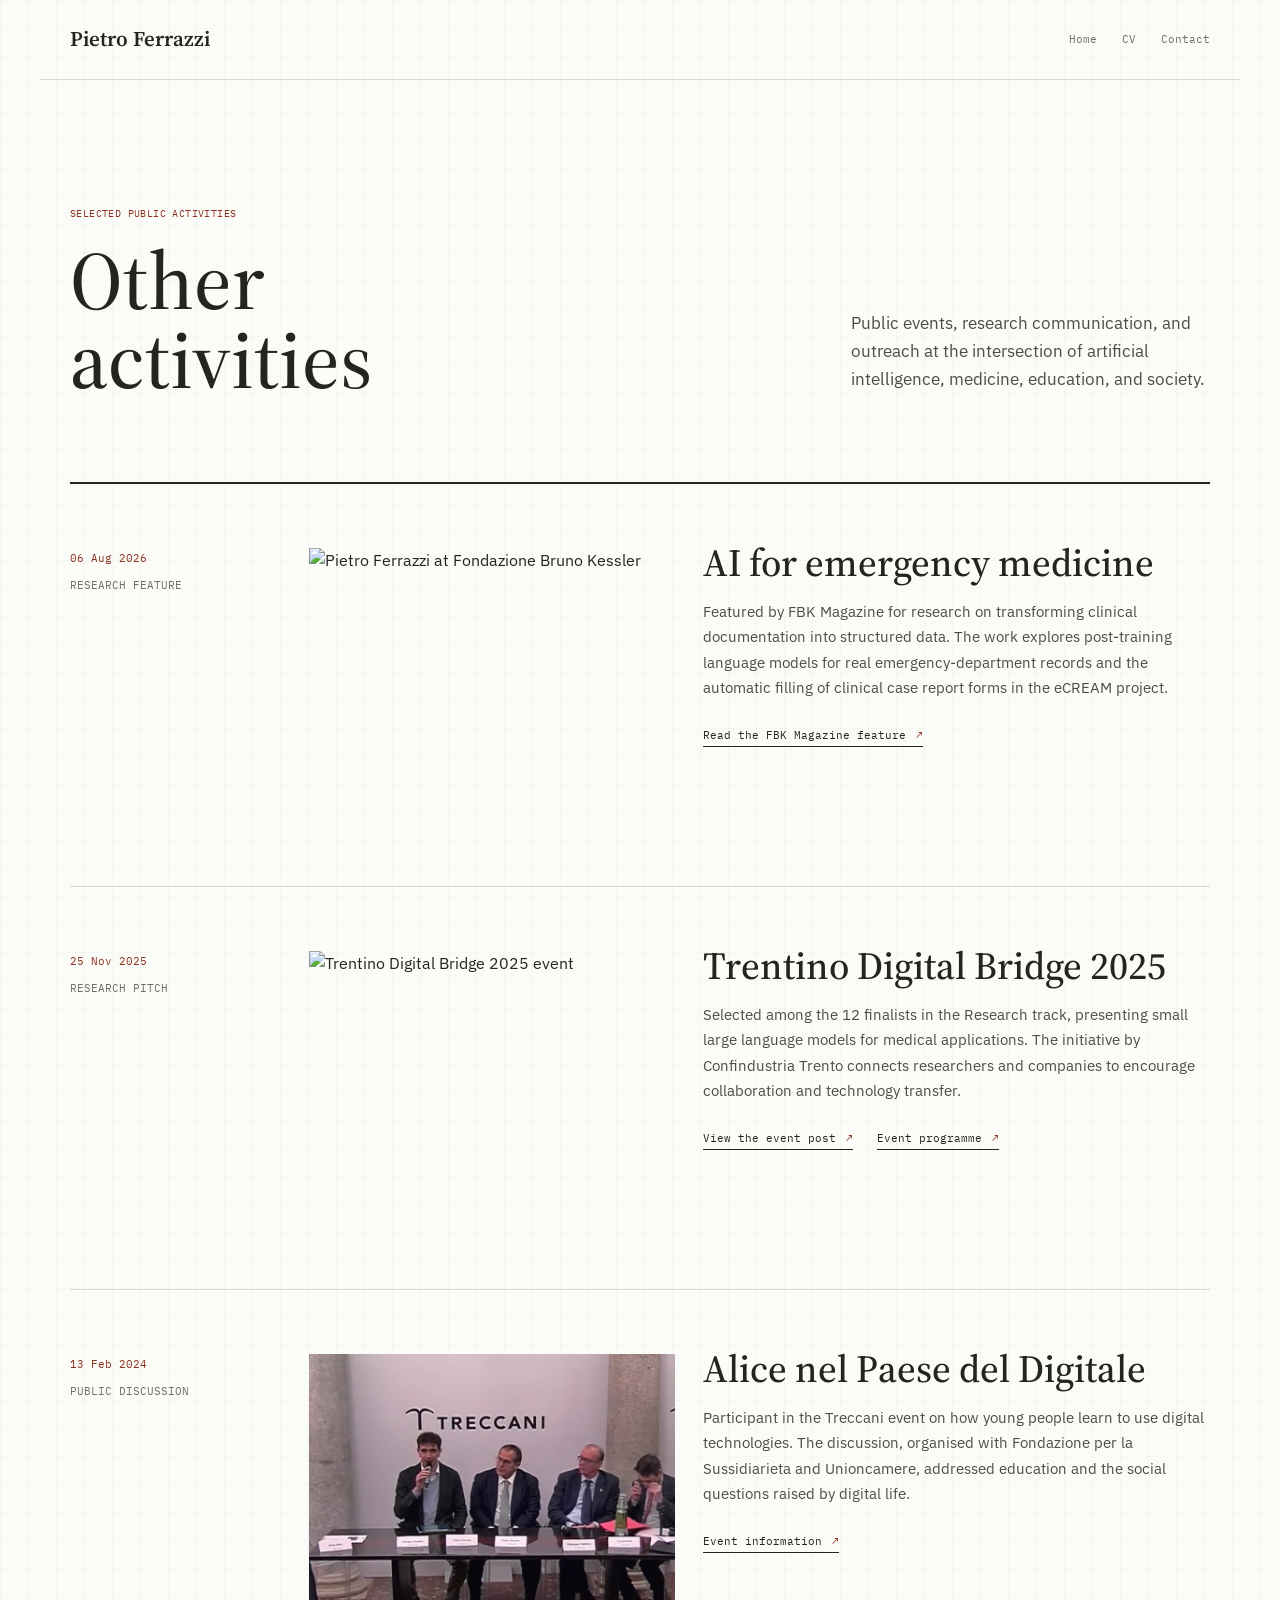
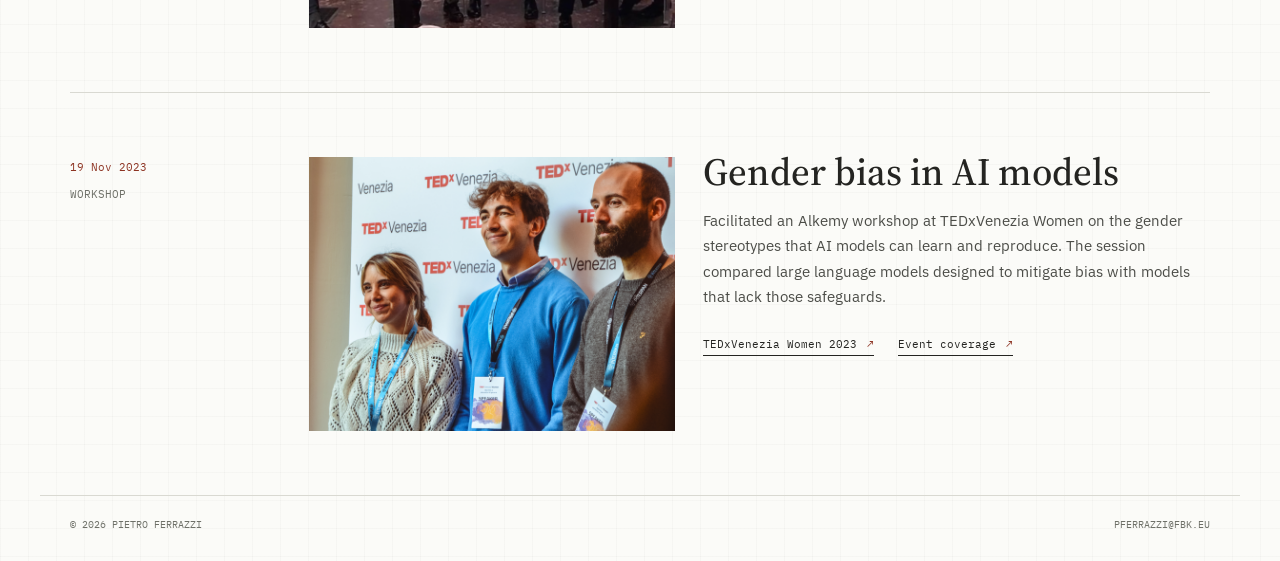
==== activities.html @ 9896e40a "Add other activities page" ====
<!DOCTYPE html>
<html lang="en">
  <head>
    <meta charset="UTF-8">
    <meta name="viewport" content="width=device-width, initial-scale=1.0">
    <meta name="description" content="Selected public events, research communication, and outreach activities by Pietro Ferrazzi.">
    <title>Other Activities | Pietro Ferrazzi</title>
    <link rel="preconnect" href="https://fonts.googleapis.com">
    <link rel="preconnect" href="https://fonts.gstatic.com" crossorigin>
    <link
      href="https://fonts.googleapis.com/css2?family=IBM+Plex+Mono:wght@400;500&family=IBM+Plex+Sans:wght@400;500;600&family=Source+Serif+4:opsz,wght@8..60,500;8..60,600&display=swap"
      rel="stylesheet"
    >
    <link rel="stylesheet" href="styles.css">
  </head>
  <body>
    <header class="site-header">
      <a class="site-name" href="index.html">Pietro Ferrazzi</a>
      <nav aria-label="Activities navigation">
        <a href="index.html">Home</a>
        <a href="cv.html">CV</a>
        <a href="mailto:pferrazzi@fbk.eu">Contact</a>
      </nav>
    </header>

    <main>
      <section class="activities-intro" aria-labelledby="activities-title">
        <div>
          <p class="kicker">Selected public activities</p>
          <h1 id="activities-title">Other<br>activities</h1>
        </div>
        <p>
          Public events, research communication, and outreach at the intersection of artificial intelligence, medicine, education, and society.
        </p>
      </section>

      <section class="activities-list" aria-label="Activities in reverse chronological order">
        <article class="activity-entry">
          <div class="activity-meta">
            <p class="activity-date">06 Aug 2026</p>
            <p class="activity-type">Research feature</p>
          </div>
          <figure class="activity-media activity-media-portrait">
            <img src="https://magazine.fbk.eu/wp-content/uploads/2026/07/Pietro_Ferrazzi_mod_archivio-FBK-1-1600x880.jpg" alt="Pietro Ferrazzi at Fondazione Bruno Kessler">
          </figure>
          <div class="activity-copy">
            <h2>AI for emergency medicine</h2>
            <p>
              Featured by FBK Magazine for research on transforming clinical documentation into structured data. The work explores post-training language models for real emergency-department records and the automatic filling of clinical case report forms in the eCREAM project.
            </p>
            <a class="text-link" href="https://magazine.fbk.eu/it/news/lintelligenza-artificiale-per-la-medicina-demergenza-la-ricerca-di-pietro-ferrazzi/" target="_blank" rel="noreferrer">Read the FBK Magazine feature <span aria-hidden="true">&nearr;</span></a>
          </div>
        </article>

        <article class="activity-entry">
          <div class="activity-meta">
            <p class="activity-date">25 Nov 2025</p>
            <p class="activity-type">Research pitch</p>
          </div>
          <figure class="activity-media">
            <img src="https://media.licdn.com/dms/image/v2/D4D22AQEGVB7sjFe9cg/feedshare-shrink_1280/B4DZsSN79dLQAs-/0/1765537202657?e=2147483647&amp;v=beta&amp;t=tLpN94-kADsVYUf959lHbb-9McuHvMsPCDcj6mVYWCo" alt="Trentino Digital Bridge 2025 event">
          </figure>
          <div class="activity-copy">
            <h2>Trentino Digital Bridge 2025</h2>
            <p>
              Selected among the 12 finalists in the Research track, presenting small large language models for medical applications. The initiative by Confindustria Trento connects researchers and companies to encourage collaboration and technology transfer.
            </p>
            <a class="text-link" href="https://www.linkedin.com/posts/phdlife-ai-llms-ugcPost-7405199759352713217-4aft/" target="_blank" rel="noreferrer">View the event post <span aria-hidden="true">&nearr;</span></a>
            <a class="text-link activity-secondary-link" href="https://www.confindustria.tn.it/it/eventi/le-nostre-iniziative/seminari-e-webinar/trentino-digital-bridge-2025/" target="_blank" rel="noreferrer">Event programme <span aria-hidden="true">&nearr;</span></a>
          </div>
        </article>

        <article class="activity-entry">
          <div class="activity-meta">
            <p class="activity-date">13 Feb 2024</p>
            <p class="activity-type">Public discussion</p>
          </div>
          <figure class="activity-media">
            <img src="support/4AF290EB-BAB2-4A05-91F3-3F8D30EC3B7F_1_201_a.jpeg" alt="Panel discussion at Treccani in Rome">
          </figure>
          <div class="activity-copy">
            <h2>Alice nel Paese del Digitale</h2>
            <p>
              Participant in the Treccani event on how young people learn to use digital technologies. The discussion, organised with Fondazione per la Sussidiarieta and Unioncamere, addressed education and the social questions raised by digital life.
            </p>
            <a class="text-link" href="https://www.treccani.it/eventi/sala-igea/alice-nel-paese-del-digitale.html" target="_blank" rel="noreferrer">Event information <span aria-hidden="true">&nearr;</span></a>
          </div>
        </article>

        <article class="activity-entry">
          <div class="activity-meta">
            <p class="activity-date">19 Nov 2023</p>
            <p class="activity-type">Workshop</p>
          </div>
          <figure class="activity-media activity-media-tall">
            <img src="support/DSC_0112.jpeg" alt="Pietro Ferrazzi at TEDxVenezia Women 2023">
          </figure>
          <div class="activity-copy">
            <h2>Gender bias in AI models</h2>
            <p>
              Facilitated an Alkemy workshop at TEDxVenezia Women on the gender stereotypes that AI models can learn and reproduce. The session compared large language models designed to mitigate bias with models that lack those safeguards.
            </p>
            <a class="text-link" href="https://tedxvenezia.com/women/" target="_blank" rel="noreferrer">TEDxVenezia Women 2023 <span aria-hidden="true">&nearr;</span></a>
            <a class="text-link activity-secondary-link" href="https://ilnuovoterraglio.it/tedxwomen-venezia-2023-rompere-gli-stereotipi-di-genere/" target="_blank" rel="noreferrer">Event coverage <span aria-hidden="true">&nearr;</span></a>
          </div>
        </article>
      </section>
    </main>

    <footer>
      <p>&copy; <span data-year></span> Pietro Ferrazzi</p>
      <a href="mailto:pferrazzi@fbk.eu">pferrazzi@fbk.eu</a>
    </footer>
    <script src="script.js"></script>
  </body>
</html>
---- styles.css ----
:root {
  --background: #fbfbf8;
  --ink: #242421;
  --muted: #6e7068;
  --line: #d9d9d2;
  --accent: #8d3322;
  --serif: "Source Serif 4", Georgia, serif;
  --sans: "IBM Plex Sans", sans-serif;
  --mono: "IBM Plex Mono", monospace;
}

* { box-sizing: border-box; }
html { scroll-behavior: smooth; }
body {
  background-color: var(--background);
  background-image: linear-gradient(rgba(36, 36, 33, .025) 1px, transparent 1px), linear-gradient(90deg, rgba(36, 36, 33, .025) 1px, transparent 1px);
  background-size: 28px 28px;
  color: var(--ink);
  font-family: var(--sans);
  font-size: 16px;
  line-height: 1.55;
  margin: 0;
}

a { color: inherit; text-decoration: none; }
a:focus-visible { outline: 2px solid var(--accent); outline-offset: 4px; }
h1, h2, h3, p { margin-top: 0; }

.site-header {
  align-items: center;
  border-bottom: 1px solid var(--line);
  display: flex;
  justify-content: space-between;
  margin: 0 auto;
  max-width: 1200px;
  padding: 23px 30px;
}
.site-name { font-family: var(--serif); font-size: 21px; font-weight: 600; }
nav { display: flex; gap: 25px; }
nav a, .quiet-link, .text-link { font-family: var(--mono); font-size: 11px; }
nav a { color: var(--muted); }
nav a:hover, .quiet-link:hover, .text-link:hover { color: var(--accent); }

main { margin: 0 auto; max-width: 1200px; padding: 0 30px; }
.profile {
  display: grid;
  gap: clamp(42px, 8vw, 126px);
  grid-template-columns: minmax(0, 1.35fr) minmax(300px, .8fr);
  padding: clamp(48px, 6.5vw, 76px) 0 clamp(42px, 5vw, 58px);
}
.kicker, .section-label, .fact-label {
  color: var(--muted);
  font-family: var(--mono);
  font-size: 10px;
  letter-spacing: .04em;
  text-transform: uppercase;
}
.kicker { color: var(--accent); margin-bottom: 20px; }
h1, h2 { font-family: var(--serif); font-weight: 500; letter-spacing: 0; }
h1 { font-size: clamp(48px, 6.4vw, 88px); line-height: .96; margin-bottom: 21px; }
.role { font-size: clamp(19px, 2.1vw, 27px); line-height: 1.25; margin-bottom: 21px; }
.summary { color: #4c4d48; font-size: 16px; max-width: 570px; }
.primary-actions { display: flex; flex-wrap: wrap; gap: 10px; margin-top: 29px; }
.button { border: 1px solid var(--ink); display: inline-block; font-size: 14px; padding: 9px 17px; transition: background-color .18s ease, color .18s ease; }
.button:hover { background: var(--ink); color: var(--background); }
.button-primary { background: var(--ink); color: var(--background); }
.button-primary:hover { background: var(--accent); border-color: var(--accent); }

.profile-facts { align-self: end; border-top: 2px solid var(--ink); }
.fact { border-bottom: 1px solid var(--line); padding: 14px 0 15px; }
.fact-label { margin-bottom: 3px; }
.fact p:last-child { font-size: 14px; line-height: 1.45; margin: 0; }
.fact a { border-bottom: 1px solid var(--line); }
.fact a:hover { border-color: var(--accent); color: var(--accent); }

.quick-links { align-items: center; border-bottom: 1px solid var(--line); border-top: 1px solid var(--line); display: grid; gap: 34px; grid-template-columns: minmax(140px, .8fr) minmax(0, 3fr); padding: 18px 0; }
.quick-links .section-label { margin: 0; }
.link-set { display: flex; flex-wrap: wrap; gap: 12px 25px; }
.link-set a { font-size: 14px; }
.link-set a:hover { color: var(--accent); }
.link-set span, .quiet-link span, .text-link span { color: var(--accent); margin-left: 3px; }

.content-section { padding: clamp(50px, 6vw, 72px) 0; }
.section-heading { align-items: baseline; display: flex; justify-content: space-between; }
.section-heading .section-label { margin-bottom: 18px; }
.quiet-link { border-bottom: 1px solid var(--line); padding-bottom: 2px; }
h2 { font-size: clamp(34px, 4.1vw, 54px); line-height: 1.05; margin-bottom: 38px; }
.publication-list { border-top: 1px solid var(--ink); list-style: none; margin: 0; padding: 0; }
.publication-list li { border-bottom: 1px solid var(--line); display: grid; gap: 22px; grid-template-columns: 85px minmax(0, 1fr); padding: 23px 0 26px; }
.publication-year { color: var(--accent); font-family: var(--mono); font-size: 12px; margin: 3px 0 0; }
.publication-body h3 { font-family: var(--serif); font-size: clamp(20px, 2vw, 27px); font-weight: 500; line-height: 1.2; margin-bottom: 8px; max-width: 890px; }
.publication-body h3 a:hover { color: var(--accent); }
.publication-body p { color: var(--muted); font-size: 14px; margin-bottom: 3px; }
.publication-body strong { color: var(--ink); font-weight: 600; }
.publication-body .venue { color: var(--accent); font-family: var(--mono); font-size: 11px; margin: 9px 0 0; }

.about { border-top: 1px solid var(--line); display: grid; gap: clamp(45px, 10vw, 165px); grid-template-columns: minmax(160px, .8fr) minmax(0, 1.6fr); }
.about h2 { font-size: clamp(30px, 3.5vw, 46px); margin-bottom: 0; }
.about-copy { max-width: 685px; }
.about-copy p { font-size: 16px; line-height: 1.7; }
.about-copy p + p { color: var(--muted); }
.text-link { border-bottom: 1px solid var(--ink); display: inline-block; margin-top: 9px; padding-bottom: 2px; }

.cv-intro { padding-bottom: clamp(45px, 6vw, 72px); }
.cv-section { border-top: 1px solid var(--line); max-width: 900px; }
.cv-section h2 { margin-bottom: 21px; }
.cv-copy { font-size: 17px; line-height: 1.7; max-width: 760px; }
.career-section { max-width: none; }
.career-list { position: relative; }
.career-list::before { background: #465164; bottom: 10px; content: ""; left: calc(28% + 32px); position: absolute; top: 10px; width: 2px; }
.career-entry { display: grid; grid-template-columns: minmax(190px, 28%) 64px minmax(0, 1fr); padding: 0 0 clamp(64px, 7vw, 105px); }
.career-entry:last-child { padding-bottom: 0; }
.career-meta { grid-column: 1; padding-right: 28px; }
.career-organisation { color: var(--ink); font-family: var(--mono); font-size: 12px; font-weight: 500; letter-spacing: .02em; line-height: 1.6; margin-bottom: 18px; text-transform: uppercase; }
.career-period { color: #566174; font-family: var(--mono); font-size: 12px; font-style: italic; line-height: 1.4; margin: 0; }
.career-marker { align-items: start; display: flex; grid-column: 2; justify-content: center; position: relative; }
.career-marker span { background: #465164; border: 3px solid var(--background); border-radius: 50%; display: block; height: 22px; margin-top: -3px; width: 22px; }
.career-detail { grid-column: 3; padding-left: 12px; }
.career-detail h3 { font-family: var(--mono); font-size: clamp(16px, 1.6vw, 21px); font-weight: 500; line-height: 1.35; margin: 0 0 17px; text-transform: uppercase; }
.career-detail p:last-child { color: #566174; font-family: var(--mono); font-size: 14px; line-height: 1.6; margin-bottom: 0; max-width: 700px; }

.activities-intro { align-items: end; display: grid; gap: clamp(45px, 10vw, 150px); grid-template-columns: minmax(0, 1fr) minmax(260px, .55fr); padding: clamp(70px, 10vw, 126px) 0 clamp(50px, 7vw, 84px); }
.activities-intro h1 { margin: 0; }
.activities-intro > p { color: #4c4d48; font-size: 17px; line-height: 1.65; margin: 0 0 5px; max-width: 400px; }
.activities-list { border-top: 2px solid var(--ink); }
.activity-entry { display: grid; gap: 28px; grid-template-columns: minmax(130px, .52fr) minmax(220px, .9fr) minmax(0, 1.25fr); padding: clamp(38px, 5vw, 68px) 0; }
.activity-entry + .activity-entry { border-top: 1px solid var(--line); }
.activity-meta { padding-top: 3px; }
.activity-date, .activity-type { font-family: var(--mono); font-size: 11px; line-height: 1.45; }
.activity-date { color: var(--accent); margin-bottom: 11px; }
.activity-type { color: var(--muted); margin: 0; text-transform: uppercase; }
.activity-media { aspect-ratio: 4 / 3; margin: 0; overflow: hidden; }
.activity-media img { display: block; height: 100%; object-fit: cover; width: 100%; }
.activity-media-portrait img { object-position: center 26%; }
.activity-media-tall img { object-position: center 38%; }
.activity-copy h2 { font-size: clamp(26px, 3vw, 40px); margin: -5px 0 15px; }
.activity-copy > p { color: #4c4d48; font-size: 15px; line-height: 1.7; margin-bottom: 17px; max-width: 560px; }
.activity-secondary-link { margin-left: 20px; }

footer { border-top: 1px solid var(--line); color: var(--muted); display: flex; font-family: var(--mono); font-size: 10px; justify-content: space-between; margin: 0 auto; max-width: 1200px; padding: 21px 30px 28px; text-transform: uppercase; }
footer p { margin: 0; }
footer a:hover, .print-button:hover { color: var(--accent); }
.print-button { background: none; border: 0; color: inherit; cursor: pointer; font: inherit; padding: 0; text-transform: uppercase; }

@media (max-width: 720px) {
  .site-header { padding: 19px 20px; }
  nav { gap: 15px; }
  nav a { font-size: 10px; }
  main { padding: 0 20px; }
  .profile { display: block; padding: 65px 0 48px; }
  .profile-facts { margin-top: 54px; }
  .quick-links { display: block; padding: 17px 0; }
  .quick-links .section-label { margin-bottom: 13px; }
  .link-set { gap: 9px 18px; }
  .content-section { padding: 65px 0; }
  .publication-list li { gap: 8px; grid-template-columns: 1fr; }
  .career-list::before { bottom: 8px; left: 10px; top: 8px; }
  .career-entry { column-gap: 14px; grid-template-columns: 22px minmax(0, 1fr); padding-bottom: 54px; row-gap: 12px; }
  .career-meta { grid-column: 2; grid-row: 1; padding-right: 0; }
  .career-marker { grid-column: 1; grid-row: 1 / span 2; justify-content: flex-start; }
  .career-marker span { height: 20px; margin-top: -2px; width: 20px; }
  .career-detail { grid-column: 2; grid-row: 2; padding-left: 0; }
  .career-organisation { font-size: 11px; margin-bottom: 8px; }
  .career-detail h3 { font-size: 16px; margin-bottom: 12px; }
  .career-detail p:last-child { font-size: 13px; }
  .activities-intro { display: block; padding: 65px 0 48px; }
  .activities-intro > p { margin-top: 28px; }
  .activity-entry { display: grid; gap: 18px; grid-template-columns: 1fr; padding: 45px 0; }
  .activity-meta { align-items: baseline; display: flex; gap: 14px; padding: 0; }
  .activity-date { margin: 0; }
  .activity-media { max-width: 560px; order: 3; }
  .activity-copy { order: 2; }
  .activity-copy h2 { margin-top: 0; }
  .activity-secondary-link { margin-left: 15px; }
  .about { display: block; }
  .about .section-label { margin-bottom: 17px; }
  .about h2 { margin-bottom: 28px; }
  footer { padding: 21px 20px 26px; }
}

@media (max-width: 410px) {
  .site-name { font-size: 18px; }
  nav { gap: 10px; }
  nav a { font-size: 9px; }
  .section-heading { align-items: flex-start; flex-direction: column; gap: 4px; }
  .button { padding: 8px 14px; }
}

@media print {
  body { background: #fff; }
  .site-header, .primary-actions, .quick-links, footer { display: none; }
  main { max-width: none; padding: 0; }
}
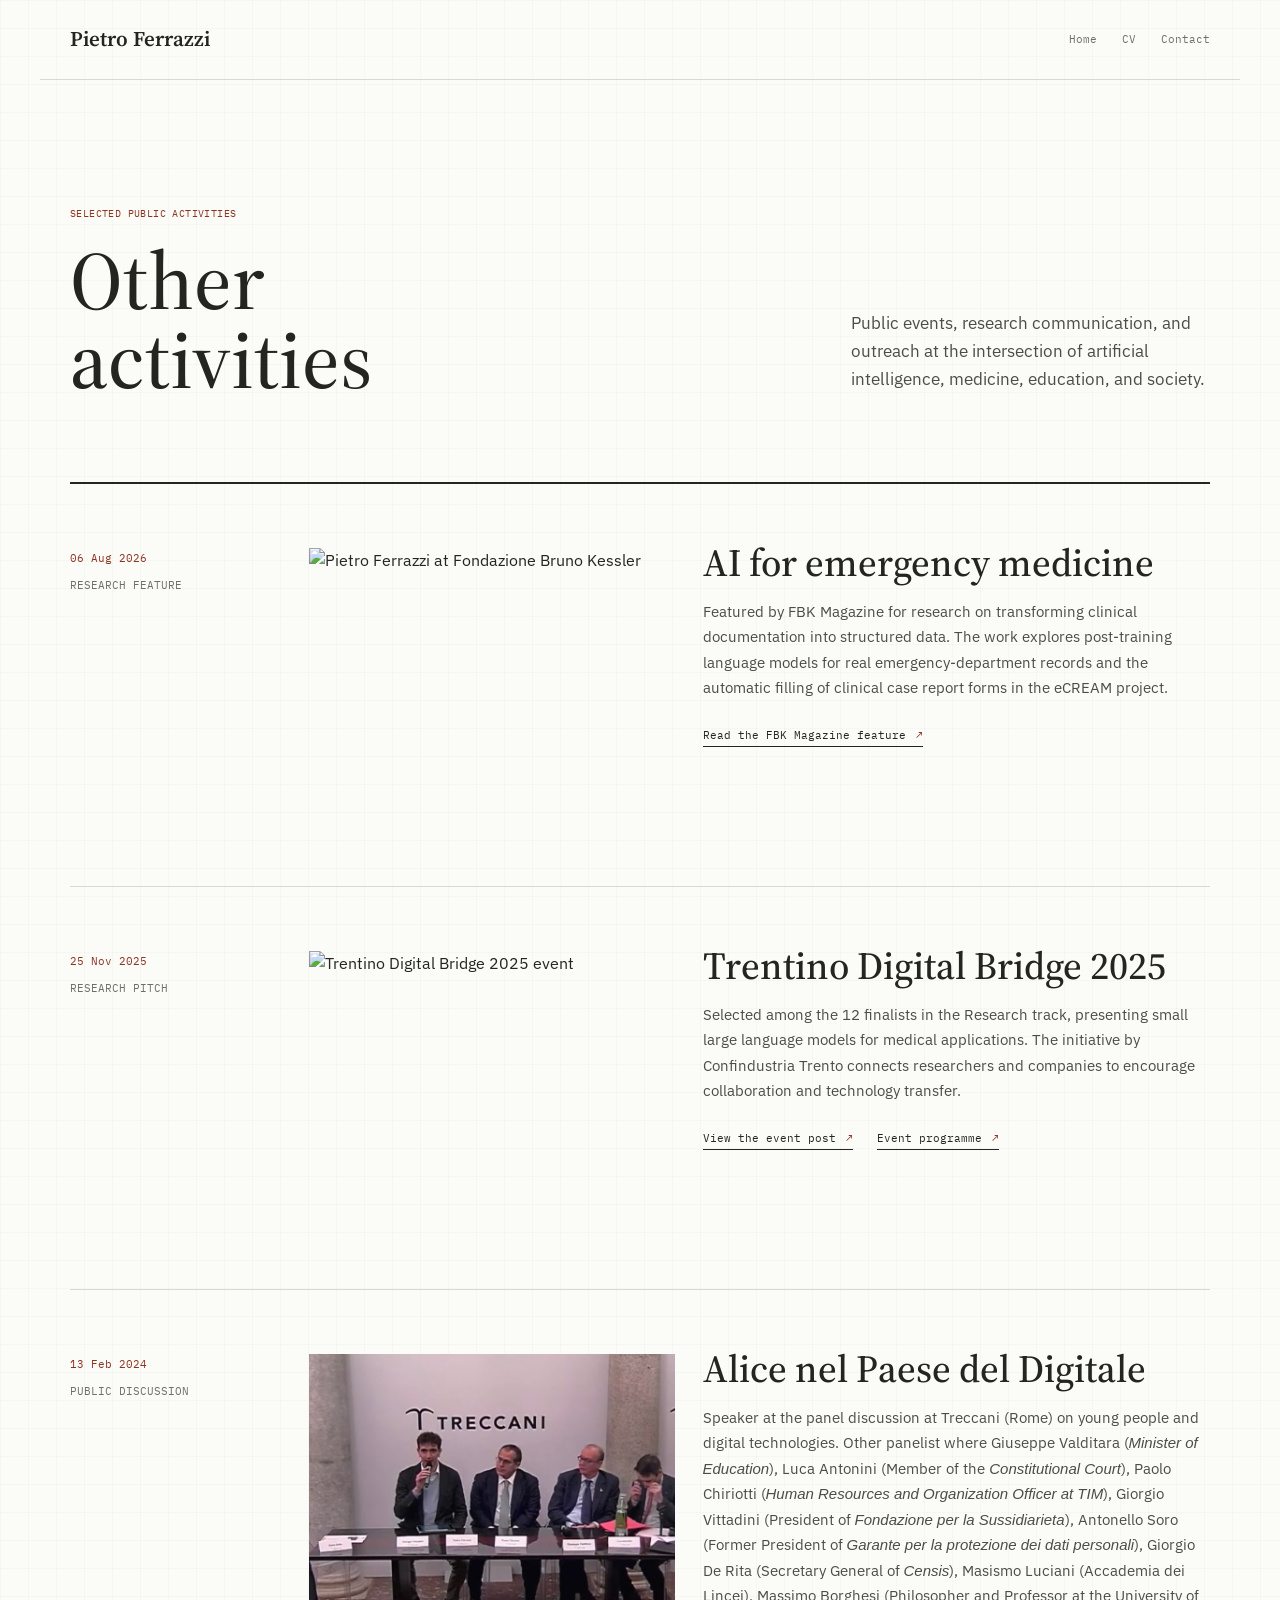
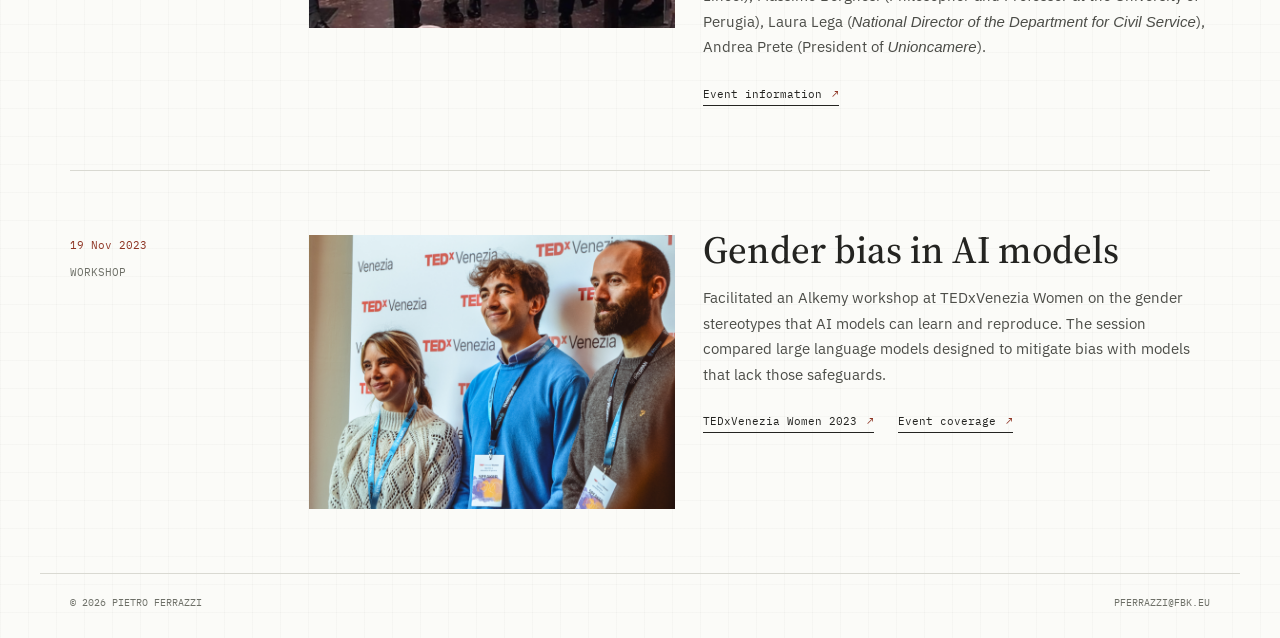
==== commit 2090cfc9: "other" ====
--- a/activities.html
+++ b/activities.html
@@ -81,7 +81,7 @@
           <div class="activity-copy">
             <h2>Alice nel Paese del Digitale</h2>
             <p>
-              Participant in the Treccani event on how young people learn to use digital technologies. The discussion, organised with Fondazione per la Sussidiarieta and Unioncamere, addressed education and the social questions raised by digital life.
+              Speaker at the panel discussion at Treccani (Rome) on young people and digital technologies. Other panelist where Giuseppe Valditara (<i>Minister of Education</i>), Luca Antonini (Member of the <i>Constitutional Court</i>), Paolo Chiriotti (<i>Human Resources and Organization Officer at TIM</i>), Giorgio Vittadini (President of <i>Fondazione per la Sussidiarieta</i>), Antonello Soro (Former President of <i>Garante per la protezione dei dati personali</i>), Giorgio De Rita (Secretary General of <i>Censis</i>), Masismo Luciani (Accademia dei Lincei), Massimo Borghesi (Philosopher and Professor at the University of Perugia), Laura Lega (<i>National Director of the Department for Civil Service</i>), Andrea Prete (President of <i>Unioncamere</i>).
             </p>
             <a class="text-link" href="https://www.treccani.it/eventi/sala-igea/alice-nel-paese-del-digitale.html" target="_blank" rel="noreferrer">Event information <span aria-hidden="true">&nearr;</span></a>
           </div>
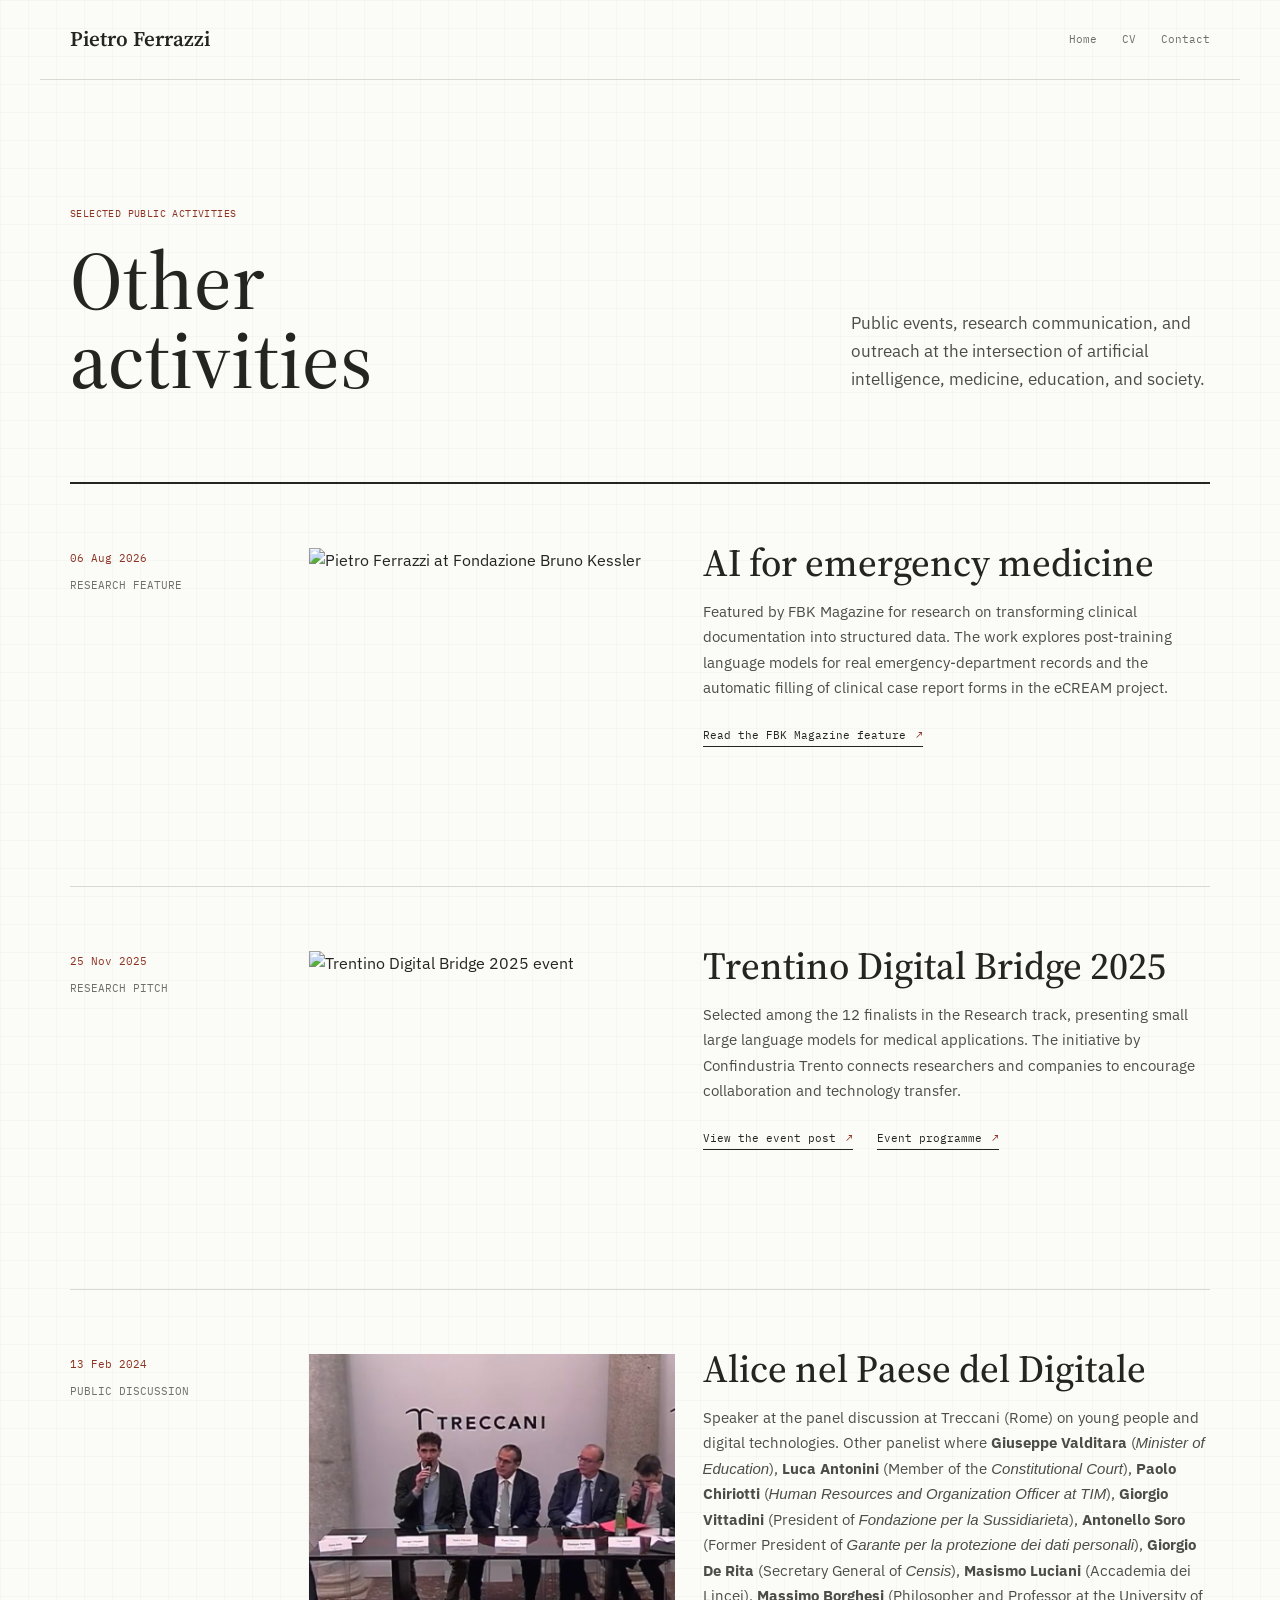
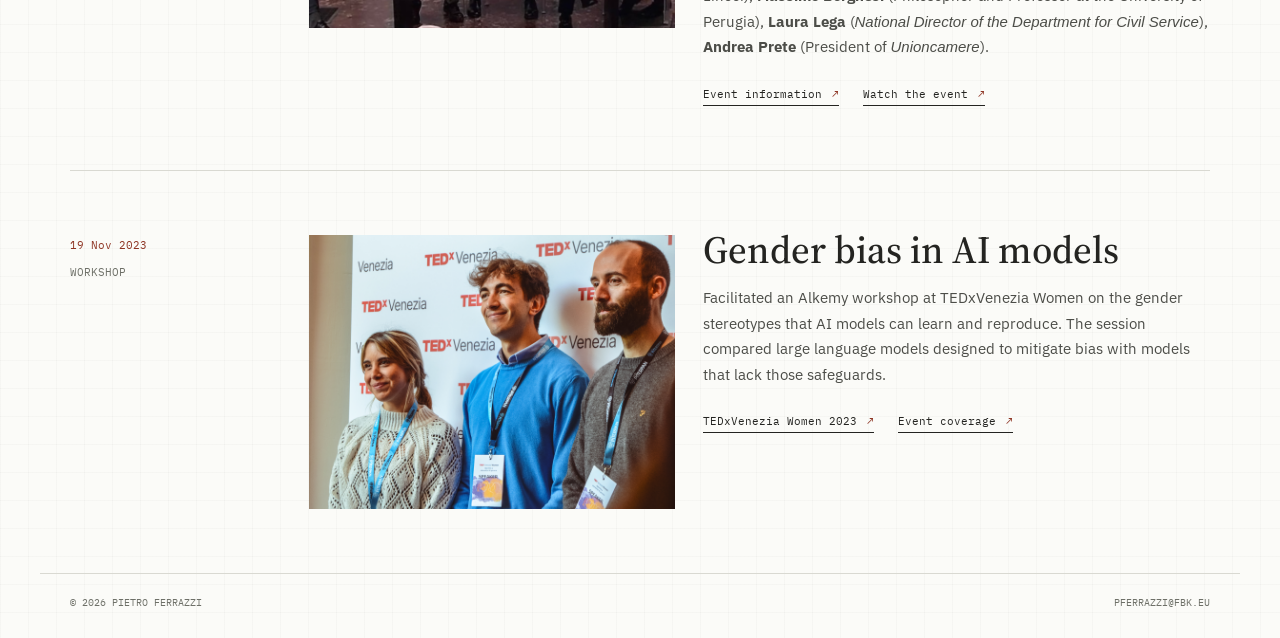
==== commit bbb8eb3a: "other" ====
--- a/activities.html
+++ b/activities.html
@@ -81,9 +81,10 @@
           <div class="activity-copy">
             <h2>Alice nel Paese del Digitale</h2>
             <p>
-              Speaker at the panel discussion at Treccani (Rome) on young people and digital technologies. Other panelist where Giuseppe Valditara (<i>Minister of Education</i>), Luca Antonini (Member of the <i>Constitutional Court</i>), Paolo Chiriotti (<i>Human Resources and Organization Officer at TIM</i>), Giorgio Vittadini (President of <i>Fondazione per la Sussidiarieta</i>), Antonello Soro (Former President of <i>Garante per la protezione dei dati personali</i>), Giorgio De Rita (Secretary General of <i>Censis</i>), Masismo Luciani (Accademia dei Lincei), Massimo Borghesi (Philosopher and Professor at the University of Perugia), Laura Lega (<i>National Director of the Department for Civil Service</i>), Andrea Prete (President of <i>Unioncamere</i>).
+              Speaker at the panel discussion at Treccani (Rome) on young people and digital technologies. Other panelist where <b>Giuseppe Valditara</b> (<i>Minister of Education</i>), <b>Luca Antonini</b> (Member of the <i>Constitutional Court</i>), <b>Paolo Chiriotti</b> (<i>Human Resources and Organization Officer at TIM</i>), <b>Giorgio Vittadini</b> (President of <i>Fondazione per la Sussidiarieta</i>), <b>Antonello Soro</b> (Former President of <i>Garante per la protezione dei dati personali</i>), <b>Giorgio De Rita</b> (Secretary General of <i>Censis</i>), <b>Masismo Luciani</b> (Accademia dei Lincei), <b>Massimo Borghesi</b> (Philosopher and Professor at the University of Perugia), <b>Laura Lega</b> (<i>National Director of the Department for Civil Service</i>), <b>Andrea Prete</b> (President of <i>Unioncamere</i>).
             </p>
             <a class="text-link" href="https://www.treccani.it/eventi/sala-igea/alice-nel-paese-del-digitale.html" target="_blank" rel="noreferrer">Event information <span aria-hidden="true">&nearr;</span></a>
+            <a class="text-link activity-secondary-link" href="https://www.youtube.com/live/ELOusmQzsyM" target="_blank" rel="noreferrer">Watch the event <span aria-hidden="true">&nearr;</span></a>
           </div>
         </article>
 
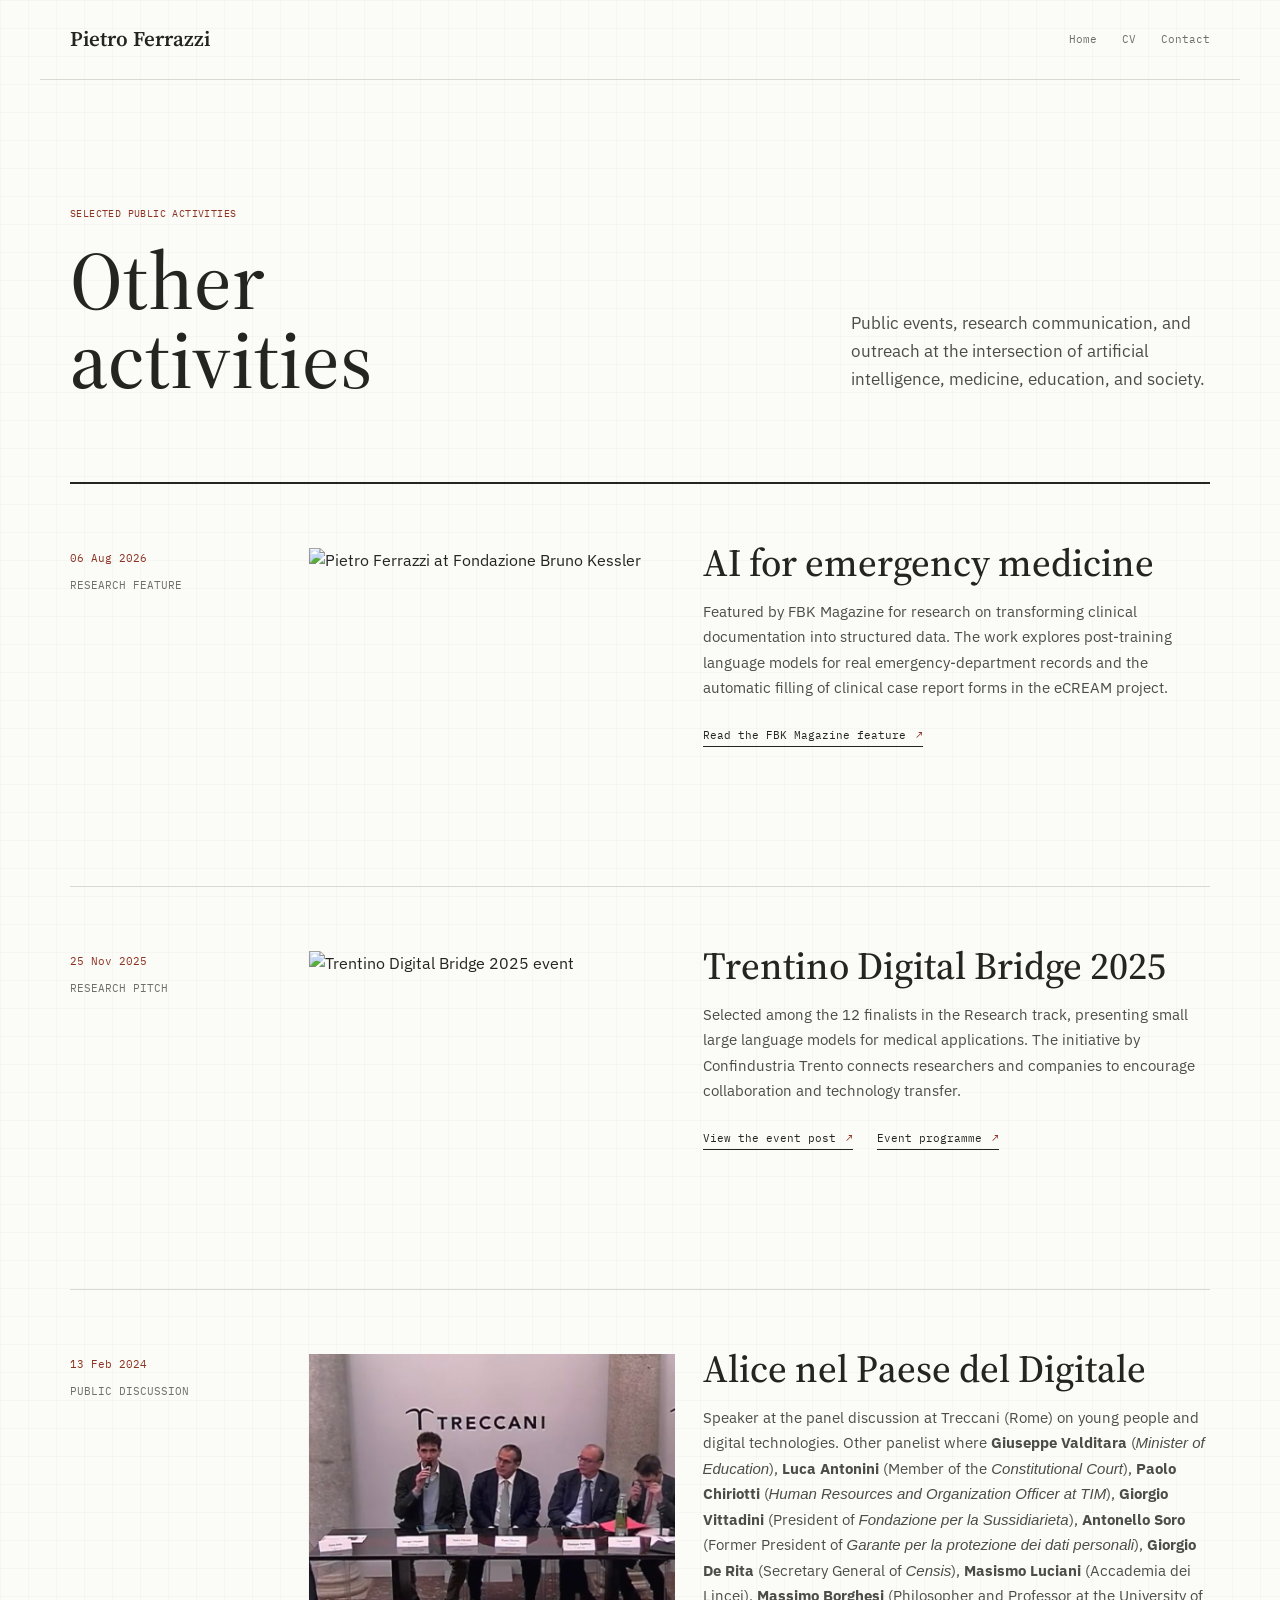
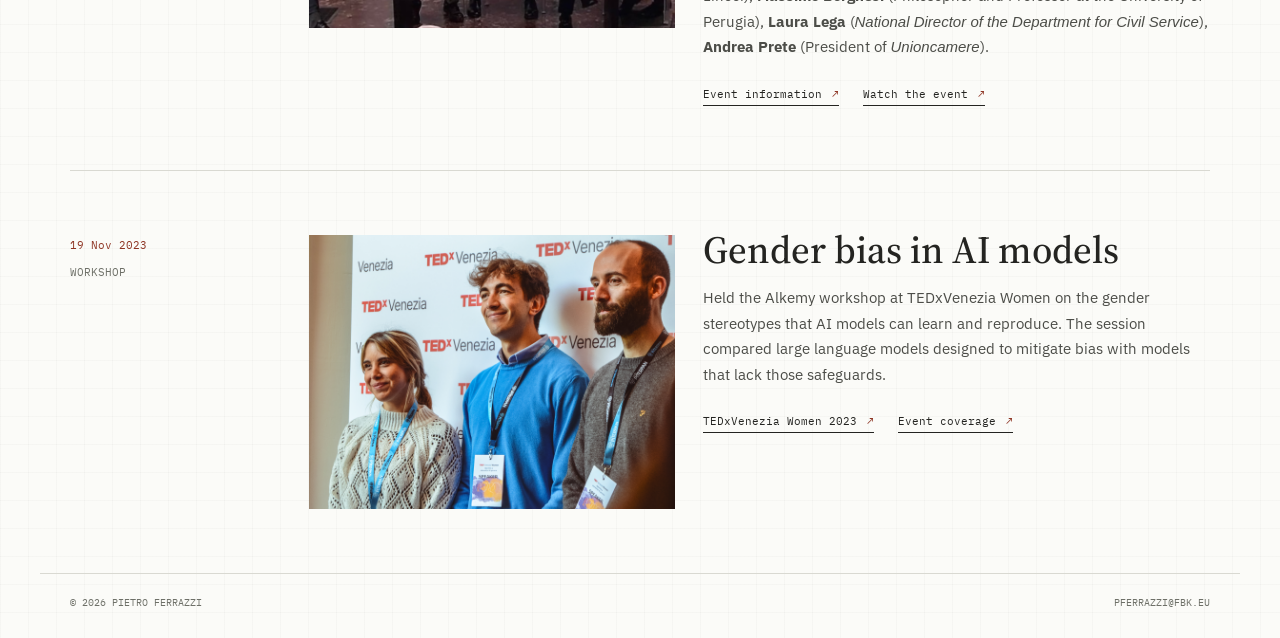
==== commit 798df145: "other" ====
--- a/activities.html
+++ b/activities.html
@@ -99,7 +99,7 @@
           <div class="activity-copy">
             <h2>Gender bias in AI models</h2>
             <p>
-              Facilitated an Alkemy workshop at TEDxVenezia Women on the gender stereotypes that AI models can learn and reproduce. The session compared large language models designed to mitigate bias with models that lack those safeguards.
+              Held the Alkemy workshop at TEDxVenezia Women on the gender stereotypes that AI models can learn and reproduce. The session compared large language models designed to mitigate bias with models that lack those safeguards.
             </p>
             <a class="text-link" href="https://tedxvenezia.com/women/" target="_blank" rel="noreferrer">TEDxVenezia Women 2023 <span aria-hidden="true">&nearr;</span></a>
             <a class="text-link activity-secondary-link" href="https://ilnuovoterraglio.it/tedxwomen-venezia-2023-rompere-gli-stereotipi-di-genere/" target="_blank" rel="noreferrer">Event coverage <span aria-hidden="true">&nearr;</span></a>
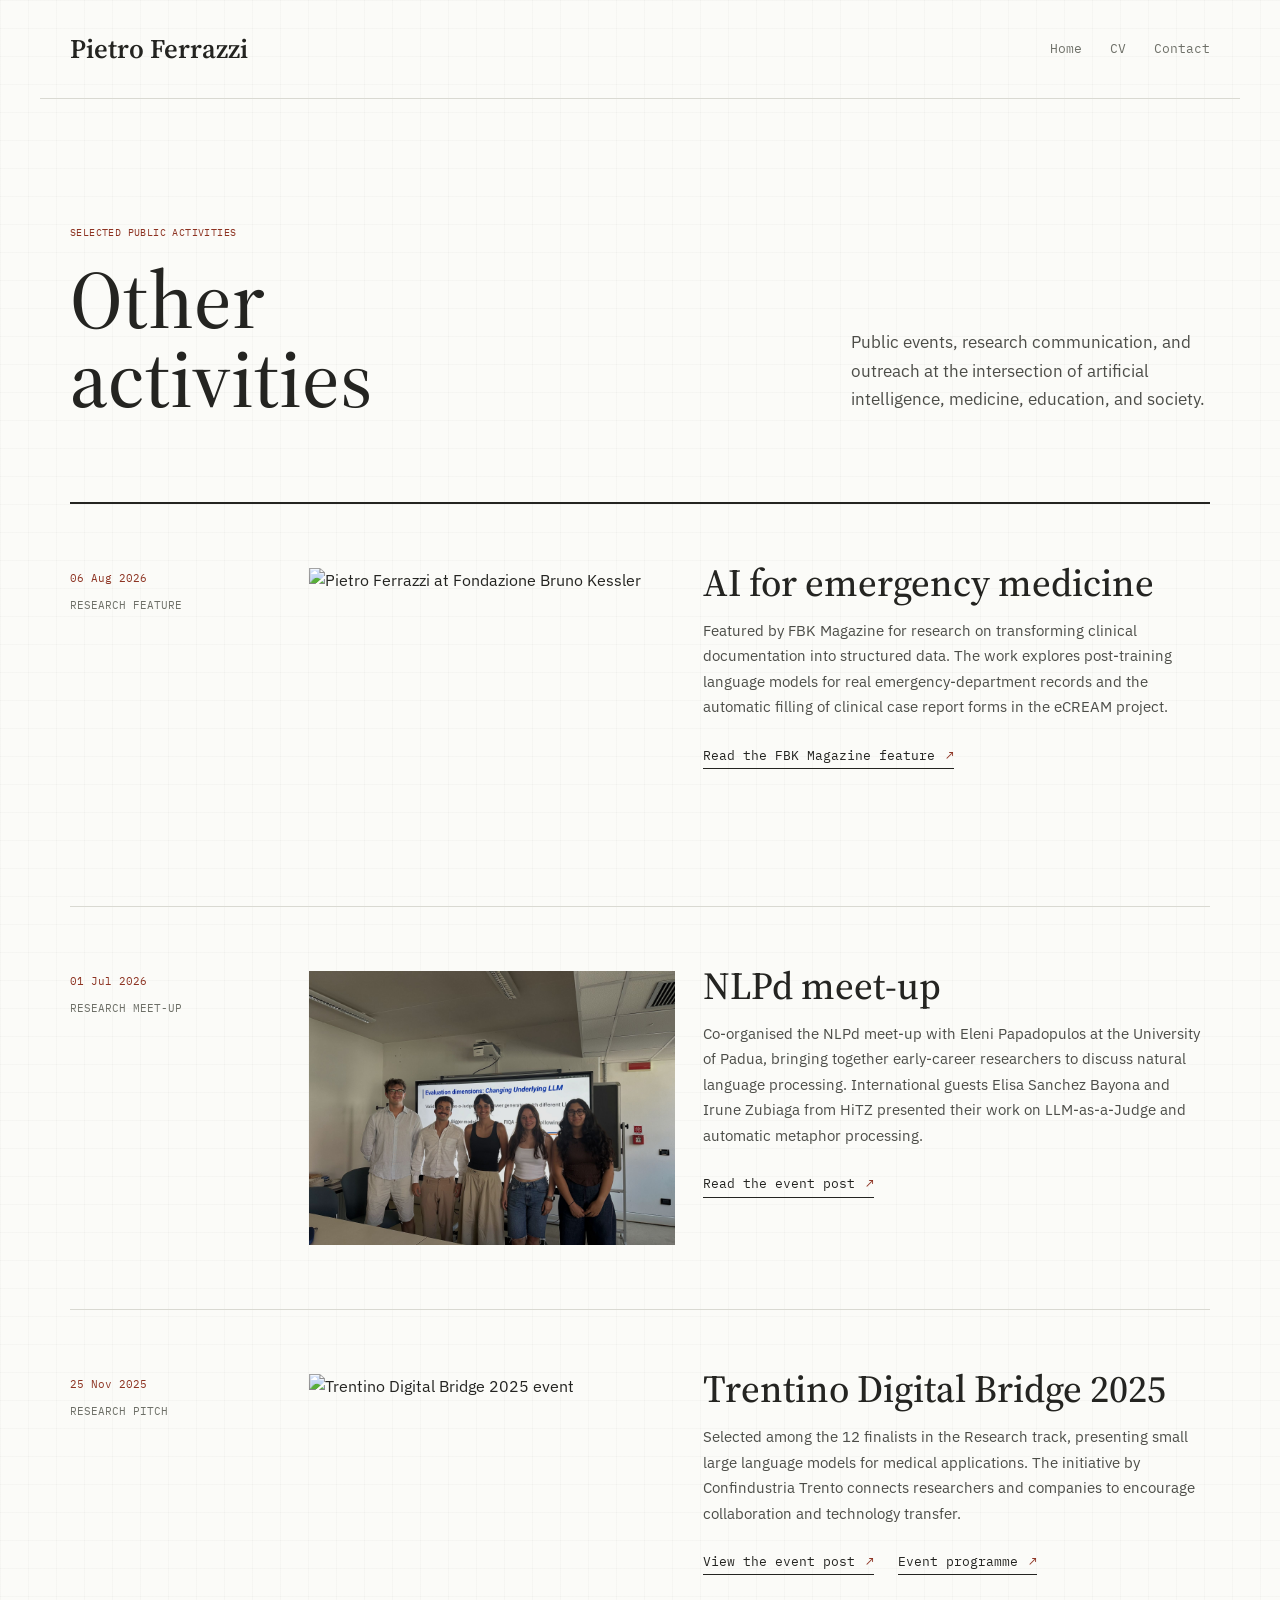
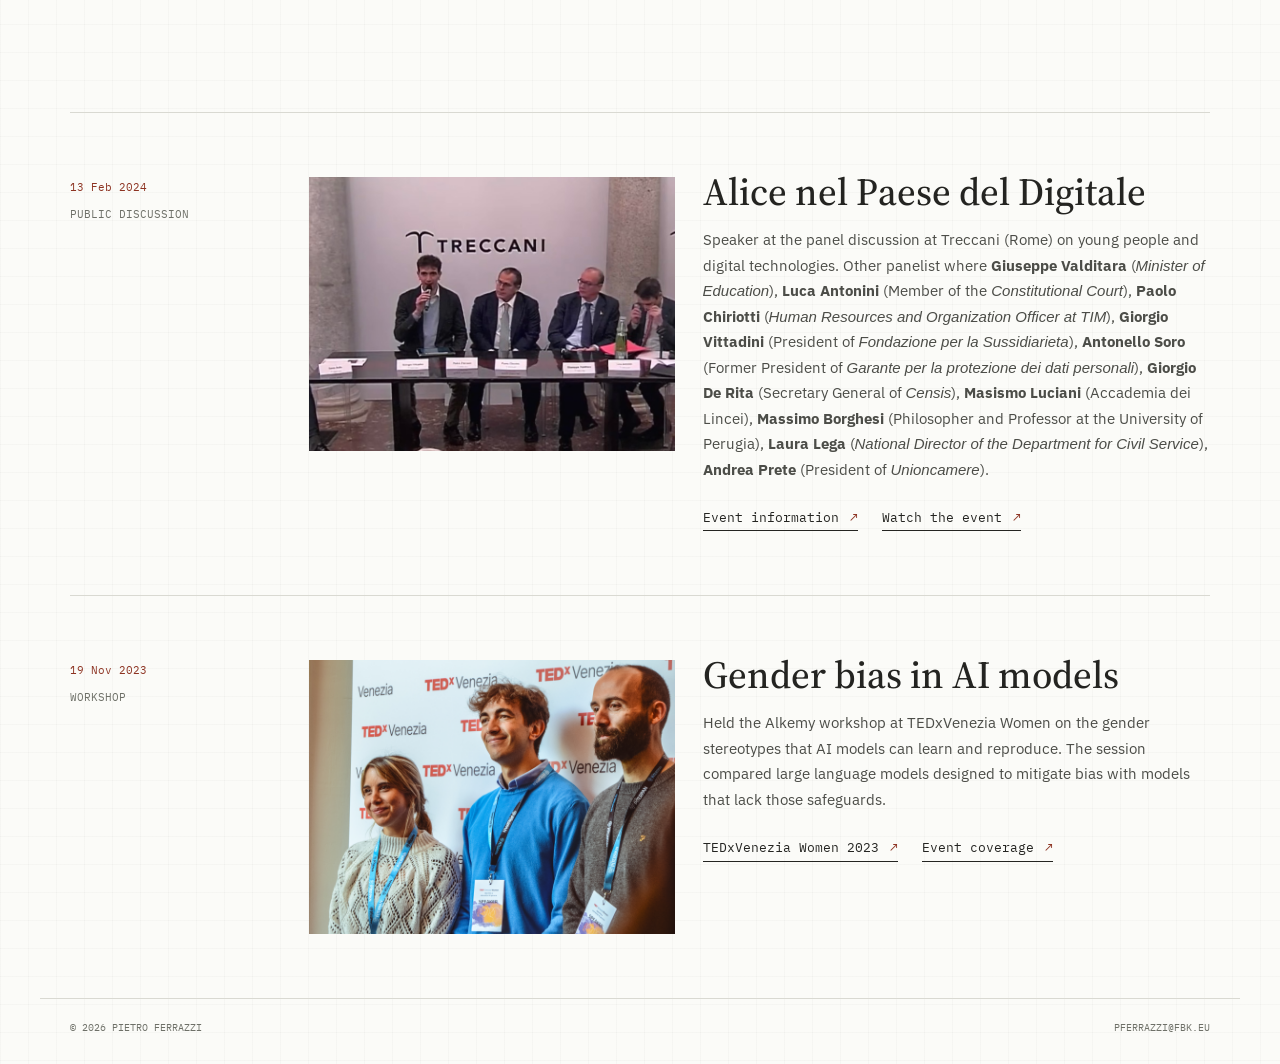
==== commit 694be6e3: "students" ====
--- a/activities.html
+++ b/activities.html
@@ -49,6 +49,23 @@
               Featured by FBK Magazine for research on transforming clinical documentation into structured data. The work explores post-training language models for real emergency-department records and the automatic filling of clinical case report forms in the eCREAM project.
             </p>
             <a class="text-link" href="https://magazine.fbk.eu/it/news/lintelligenza-artificiale-per-la-medicina-demergenza-la-ricerca-di-pietro-ferrazzi/" target="_blank" rel="noreferrer">Read the FBK Magazine feature <span aria-hidden="true">&nearr;</span></a>
+          </div>
+        </article>
+
+        <article class="activity-entry">
+          <div class="activity-meta">
+            <p class="activity-date">01 Jul 2026</p>
+            <p class="activity-type">Research meet-up</p>
+          </div>
+          <figure class="activity-media">
+            <img src="support/image.png" alt="Participants at the NLPd meet-up at the University of Padua">
+          </figure>
+          <div class="activity-copy">
+            <h2>NLPd meet-up</h2>
+            <p>
+              Co-organised the NLPd meet-up with Eleni Papadopulos at the University of Padua, bringing together early-career researchers to discuss natural language processing. International guests Elisa Sanchez Bayona and Irune Zubiaga from HiTZ presented their work on LLM-as-a-Judge and automatic metaphor processing.
+            </p>
+            <a class="text-link" href="https://www.linkedin.com/posts/pietro-ferrazzi_last-week-me-and-eleni-papadopulos-organized-ugcPost-7478039645046386688-A267/" target="_blank" rel="noreferrer">Read the event post <span aria-hidden="true">&nearr;</span></a>
           </div>
         </article>
 
--- a/styles.css
+++ b/styles.css
@@ -33,11 +33,11 @@
   justify-content: space-between;
   margin: 0 auto;
   max-width: 1200px;
-  padding: 23px 30px;
+  padding: 28px 30px;
 }
-.site-name { font-family: var(--serif); font-size: 21px; font-weight: 600; }
-nav { display: flex; gap: 25px; }
-nav a, .quiet-link, .text-link { font-family: var(--mono); font-size: 11px; }
+.site-name { font-family: var(--serif); font-size: 27px; font-weight: 600; }
+nav { display: flex; gap: 28px; }
+nav a, .quiet-link, .text-link { font-family: var(--mono); font-size: 13px; }
 nav a { color: var(--muted); }
 nav a:hover, .quiet-link:hover, .text-link:hover { color: var(--accent); }
 
@@ -143,9 +143,9 @@
 .print-button { background: none; border: 0; color: inherit; cursor: pointer; font: inherit; padding: 0; text-transform: uppercase; }
 
 @media (max-width: 720px) {
-  .site-header { padding: 19px 20px; }
+  .site-header { padding: 22px 20px; }
   nav { gap: 15px; }
-  nav a { font-size: 10px; }
+  nav a { font-size: 11px; }
   main { padding: 0 20px; }
   .profile { display: block; padding: 65px 0 48px; }
   .profile-facts { margin-top: 54px; }
@@ -179,9 +179,9 @@
 }
 
 @media (max-width: 410px) {
-  .site-name { font-size: 18px; }
+  .site-name { font-size: 22px; }
   nav { gap: 10px; }
-  nav a { font-size: 9px; }
+  nav a { font-size: 10px; }
   .section-heading { align-items: flex-start; flex-direction: column; gap: 4px; }
   .button { padding: 8px 14px; }
 }
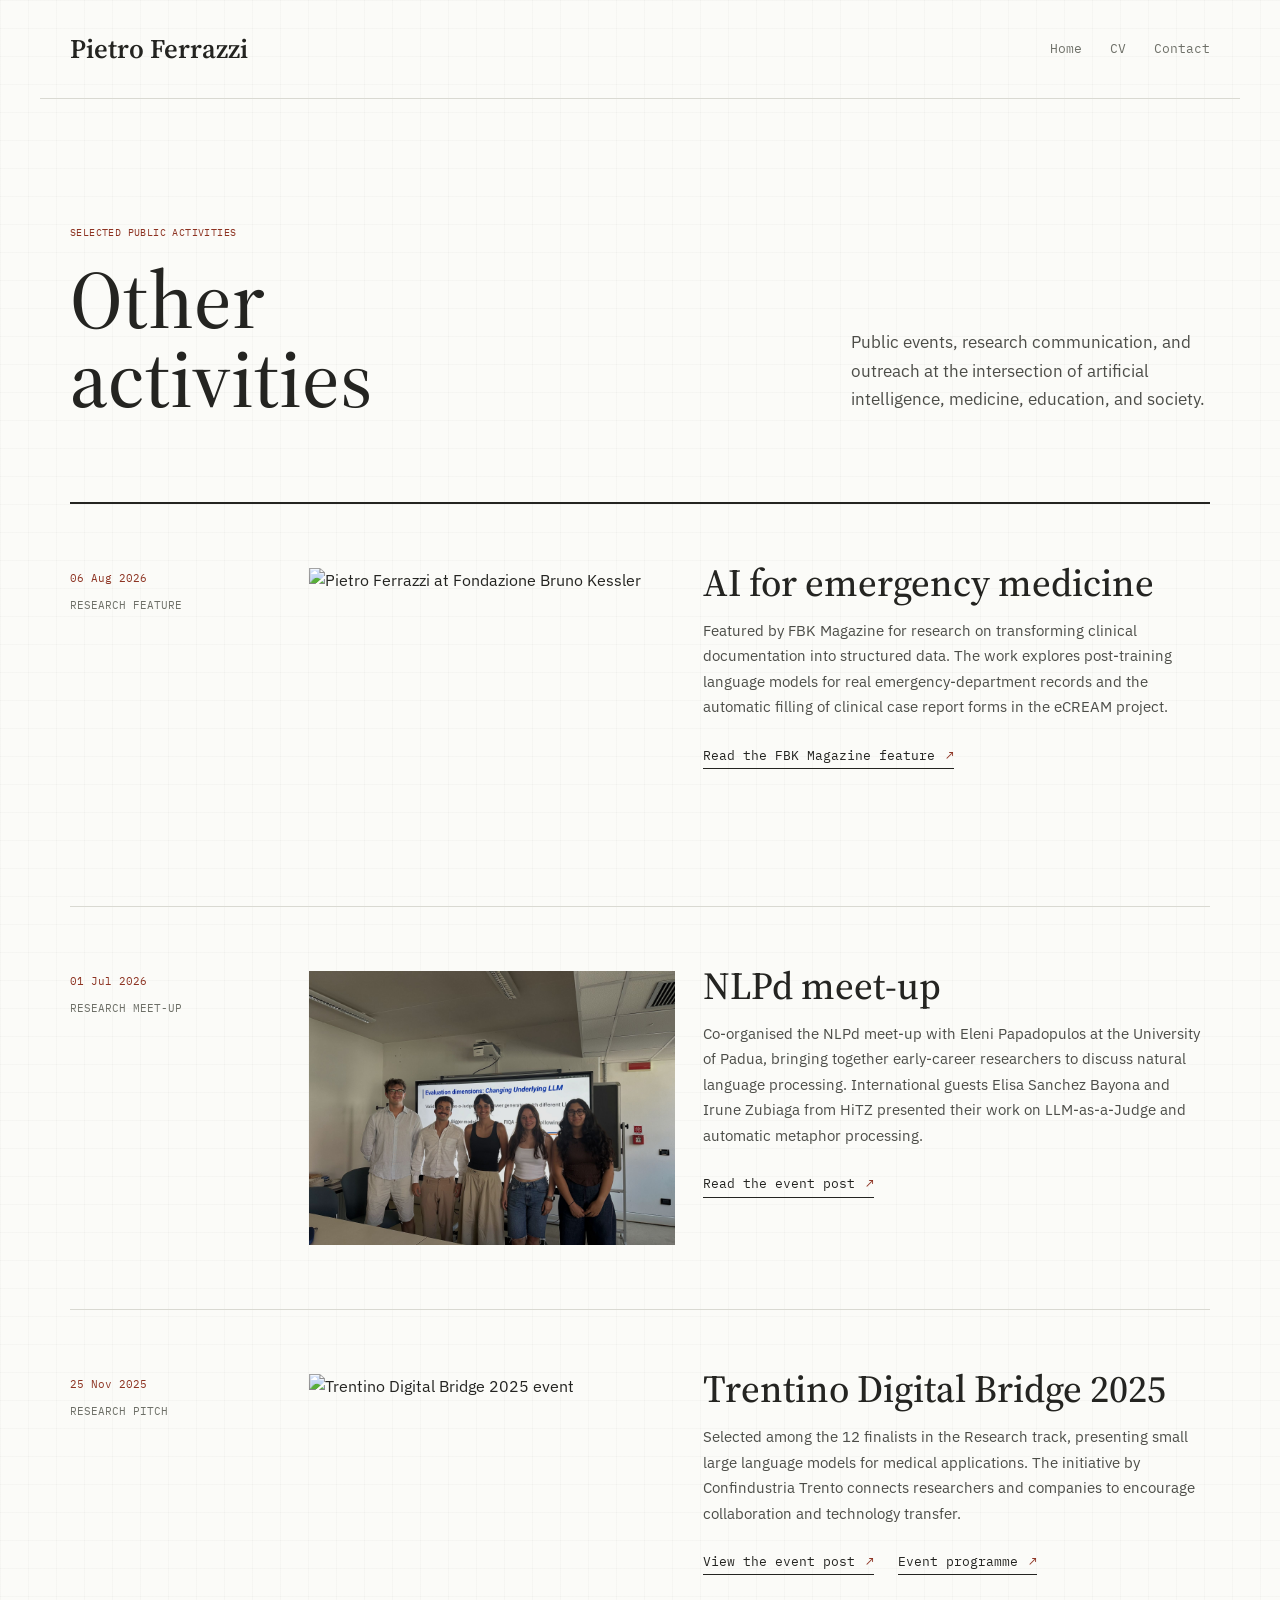
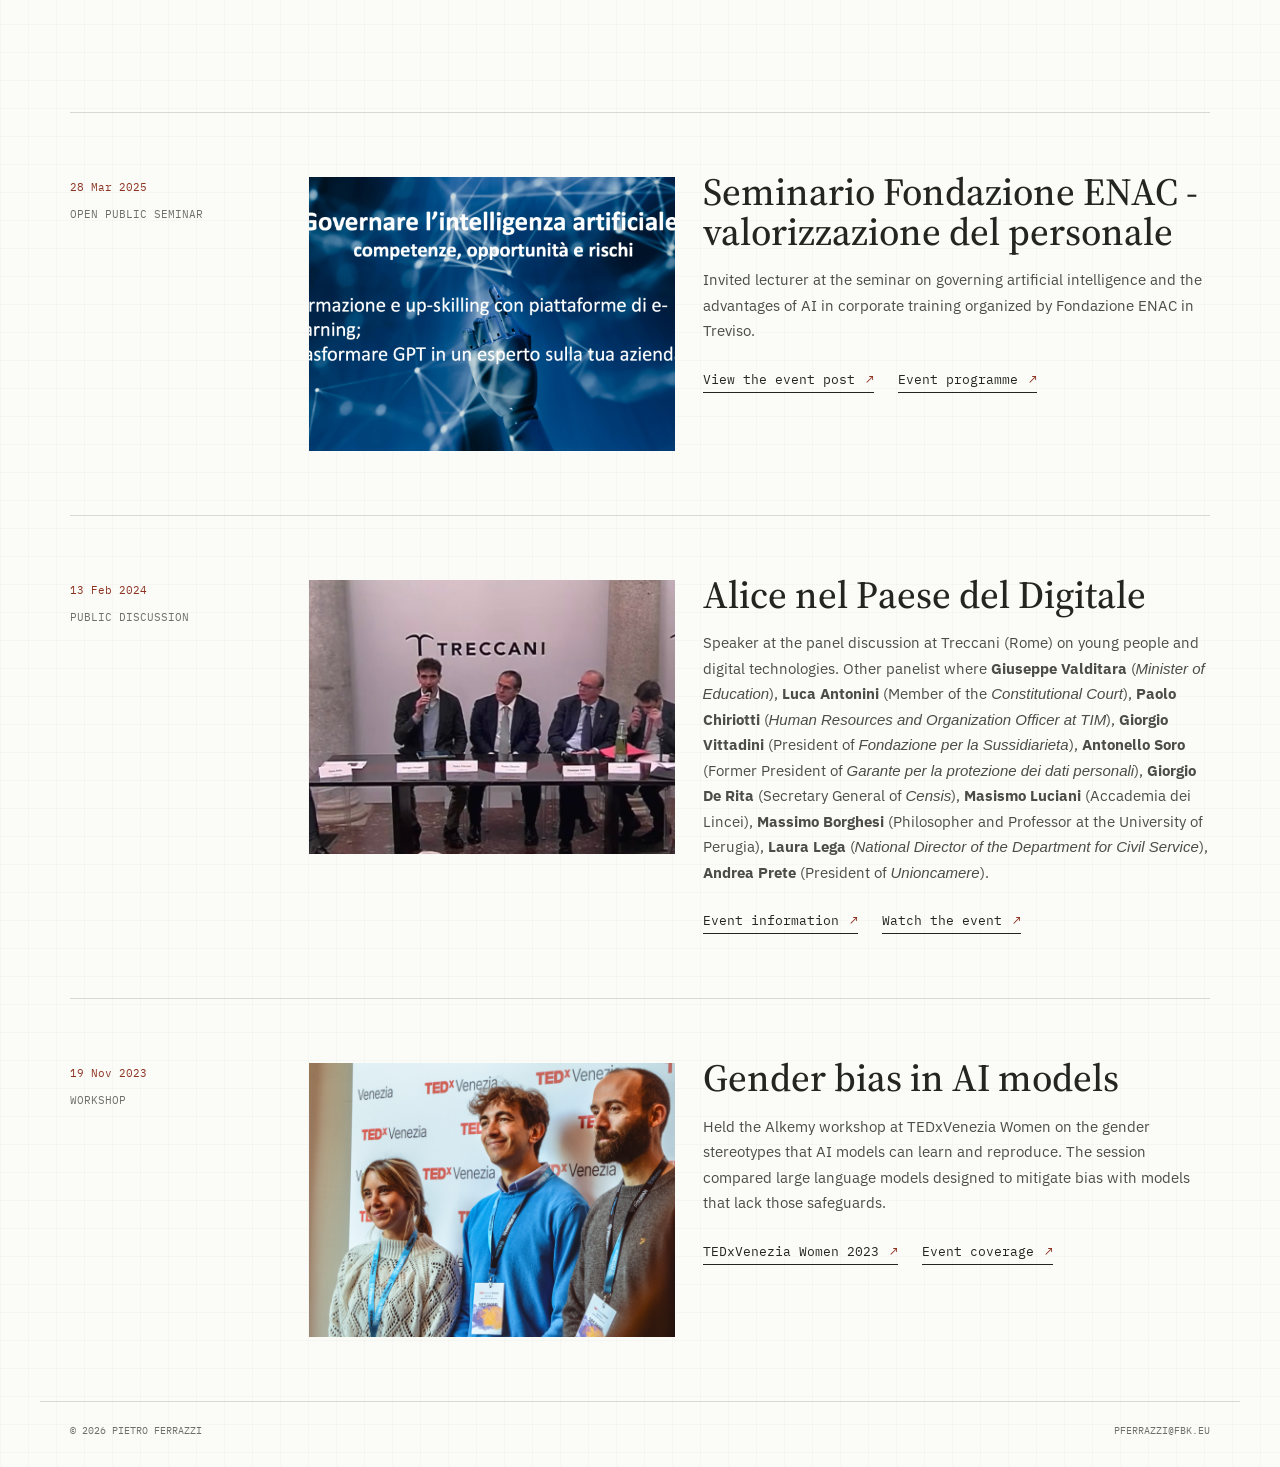
==== commit ade01a32: "students" ====
--- a/activities.html
+++ b/activities.html
@@ -89,6 +89,24 @@
 
         <article class="activity-entry">
           <div class="activity-meta">
+            <p class="activity-date">28 Mar 2025</p>
+            <p class="activity-type">Open public seminar</p>
+          </div>
+          <figure class="activity-media">
+            <img src="support/image_enac.png" alt="Seminari Fondazione ENAC">
+          </figure>
+          <div class="activity-copy">
+            <h2>Seminario Fondazione ENAC - valorizzazione del personale </h2>
+            <p>
+              Invited lecturer at the seminar on governing artificial intelligence and the advantages of AI in corporate training organized by Fondazione ENAC in Treviso.
+            </p>
+            <a class="text-link" href="https://www.linkedin.com/posts/phdlife-ai-llms-ugcPost-7405199759352713217-4aft/" target="_blank" rel="noreferrer">View the event post <span aria-hidden="true">&nearr;</span></a>
+            <a class="text-link activity-secondary-link" href="https://www.enacveneto.it/magazine/seminari-a-treviso-governare-l-intelligenza-artificiale-i-vantaggi-dell-ia-nella-formazione-aziendale" target="_blank" rel="noreferrer">Event programme <span aria-hidden="true">&nearr;</span></a>
+          </div>
+        </article>
+
+        <article class="activity-entry">
+          <div class="activity-meta">
             <p class="activity-date">13 Feb 2024</p>
             <p class="activity-type">Public discussion</p>
           </div>
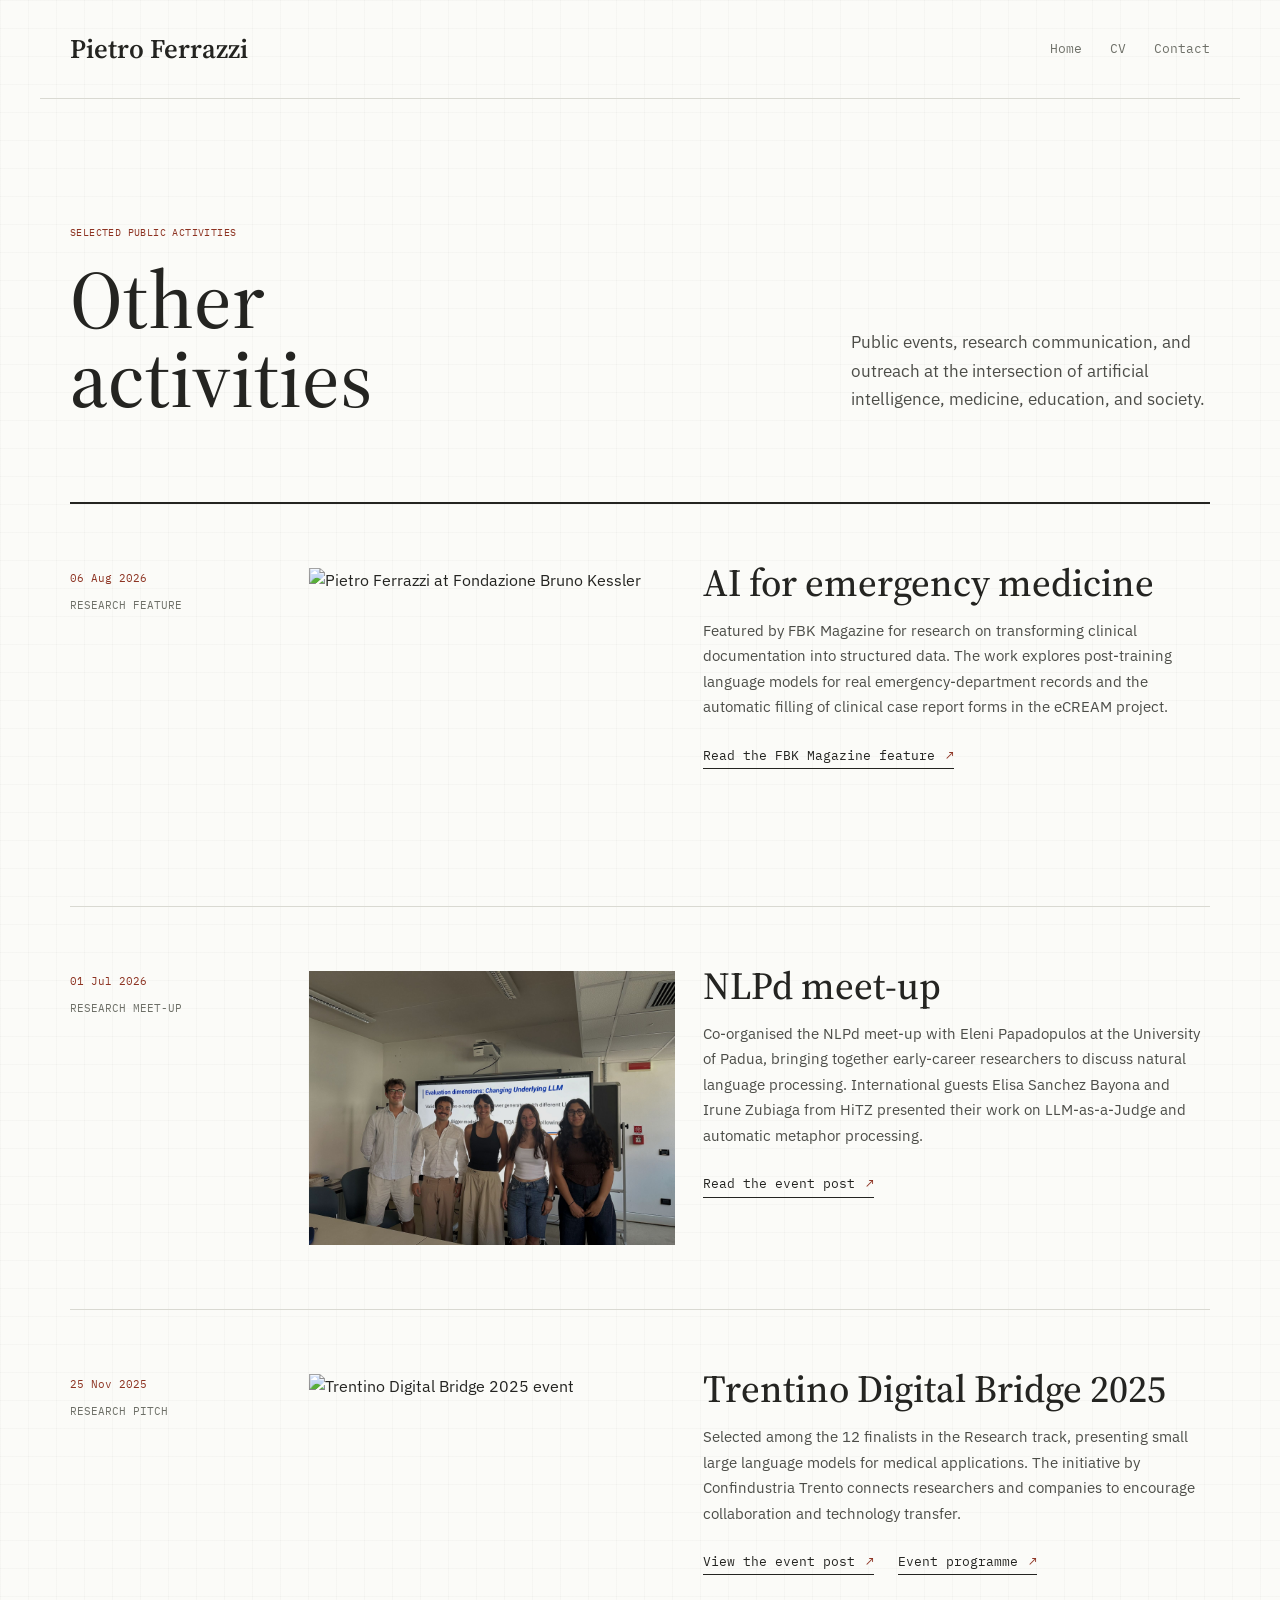
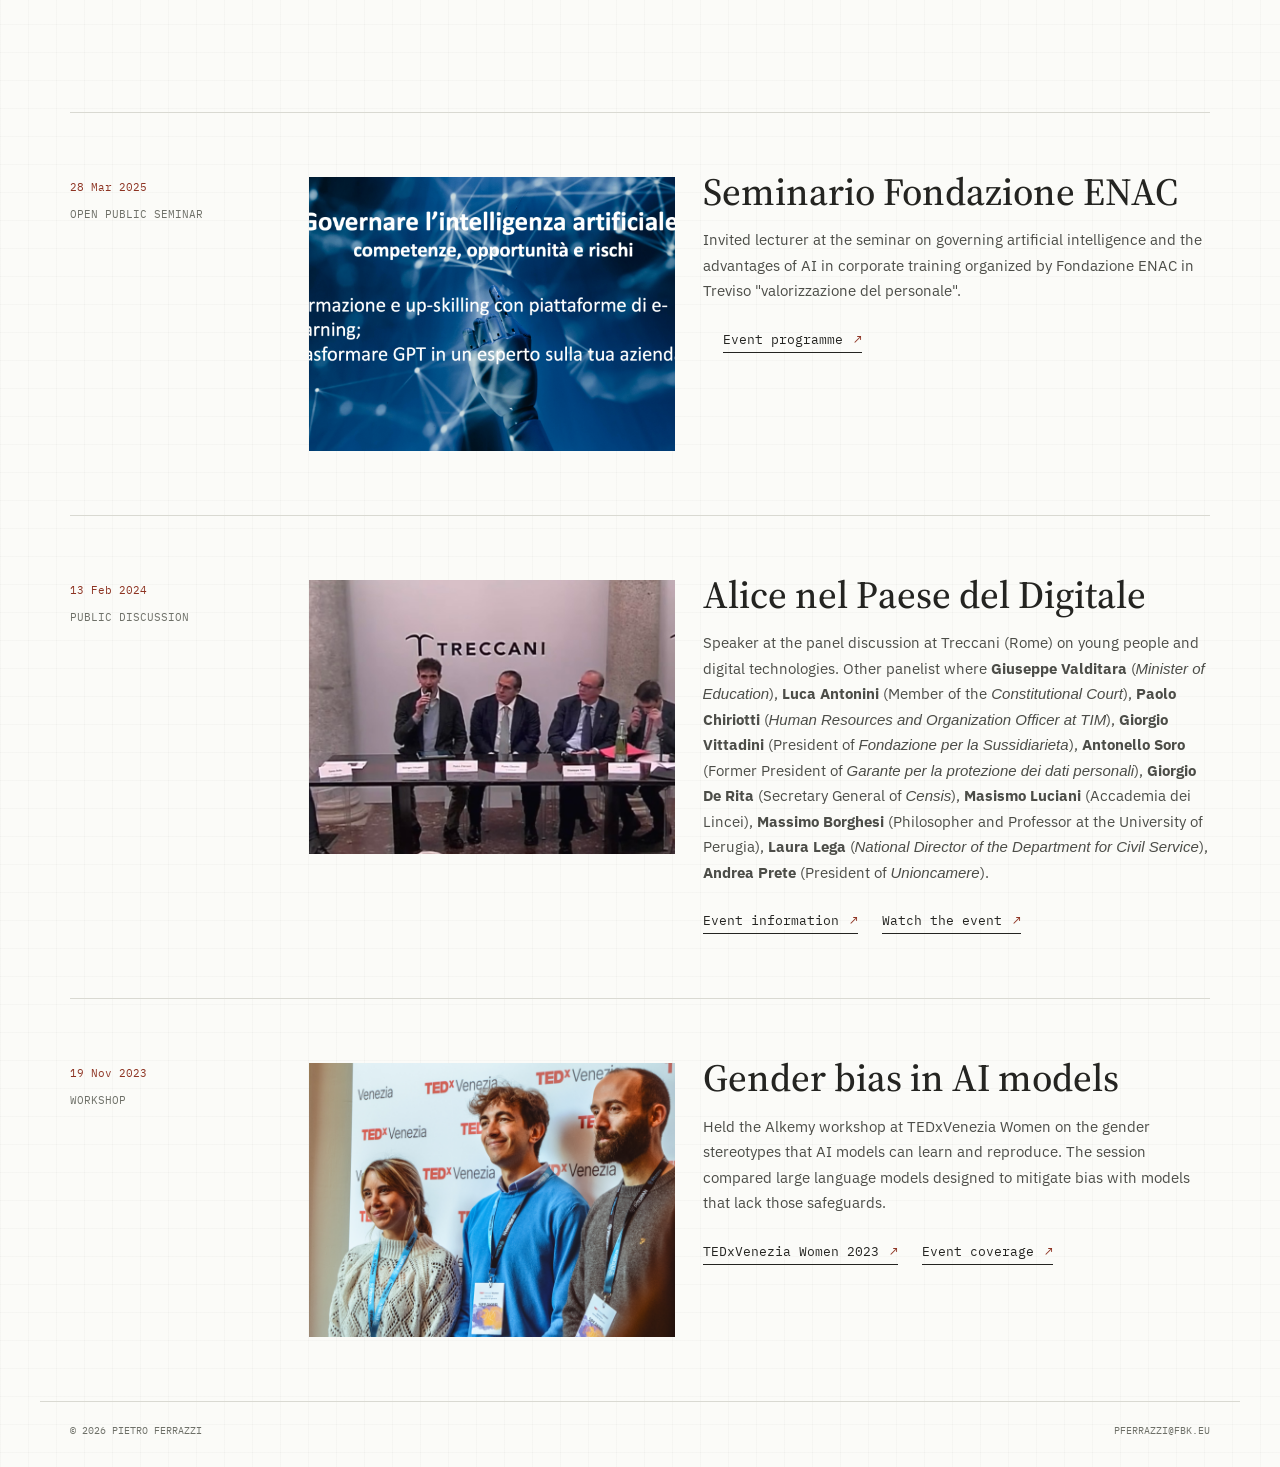
==== commit d0870c82: "students" ====
--- a/activities.html
+++ b/activities.html
@@ -96,11 +96,10 @@
             <img src="support/image_enac.png" alt="Seminari Fondazione ENAC">
           </figure>
           <div class="activity-copy">
-            <h2>Seminario Fondazione ENAC - valorizzazione del personale </h2>
+            <h2>Seminario Fondazione ENAC</h2>
             <p>
-              Invited lecturer at the seminar on governing artificial intelligence and the advantages of AI in corporate training organized by Fondazione ENAC in Treviso.
+              Invited lecturer at the seminar on governing artificial intelligence and the advantages of AI in corporate training organized by Fondazione ENAC in Treviso "valorizzazione del personale".
             </p>
-            <a class="text-link" href="https://www.linkedin.com/posts/phdlife-ai-llms-ugcPost-7405199759352713217-4aft/" target="_blank" rel="noreferrer">View the event post <span aria-hidden="true">&nearr;</span></a>
             <a class="text-link activity-secondary-link" href="https://www.enacveneto.it/magazine/seminari-a-treviso-governare-l-intelligenza-artificiale-i-vantaggi-dell-ia-nella-formazione-aziendale" target="_blank" rel="noreferrer">Event programme <span aria-hidden="true">&nearr;</span></a>
           </div>
         </article>
--- a/styles.css
+++ b/styles.css
@@ -145,7 +145,7 @@
 @media (max-width: 720px) {
   .site-header { padding: 22px 20px; }
   nav { gap: 15px; }
-  nav a { font-size: 11px; }
+  nav a { font-size: 20px; }
   main { padding: 0 20px; }
   .profile { display: block; padding: 65px 0 48px; }
   .profile-facts { margin-top: 54px; }
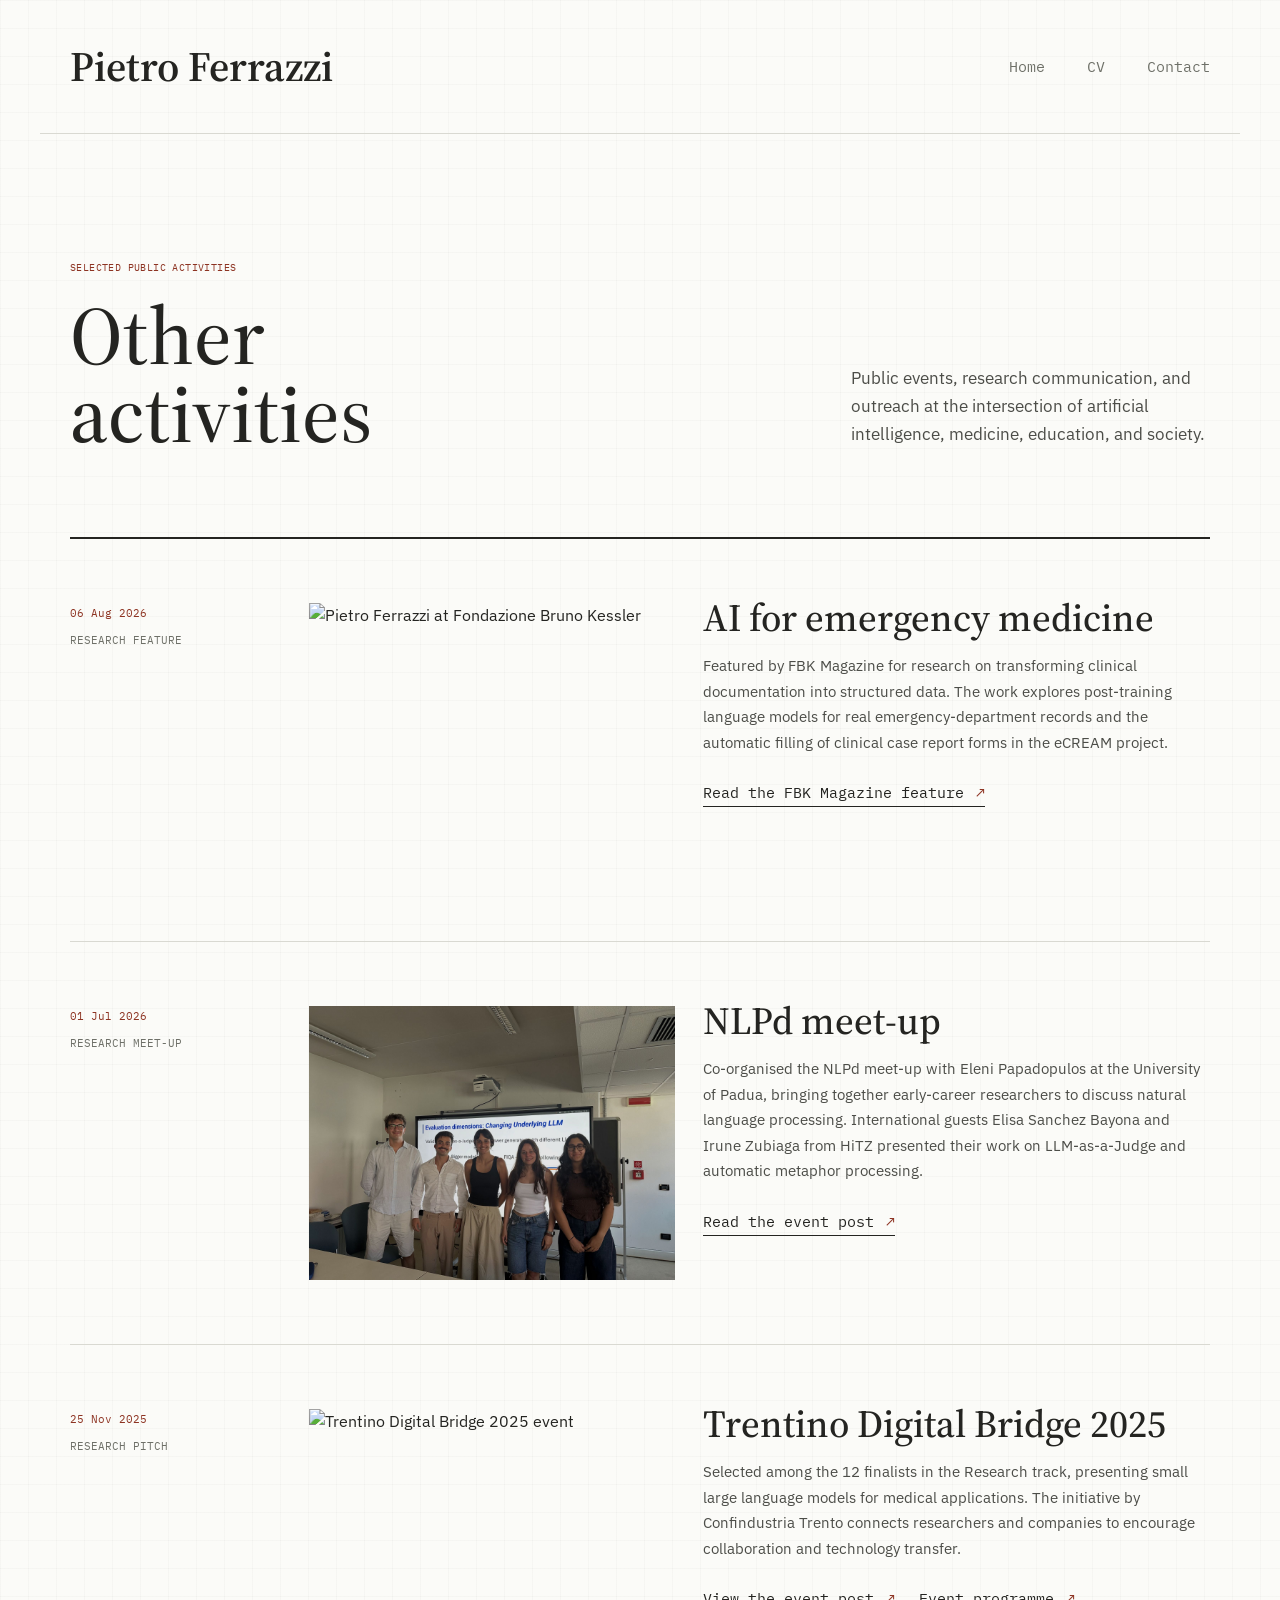
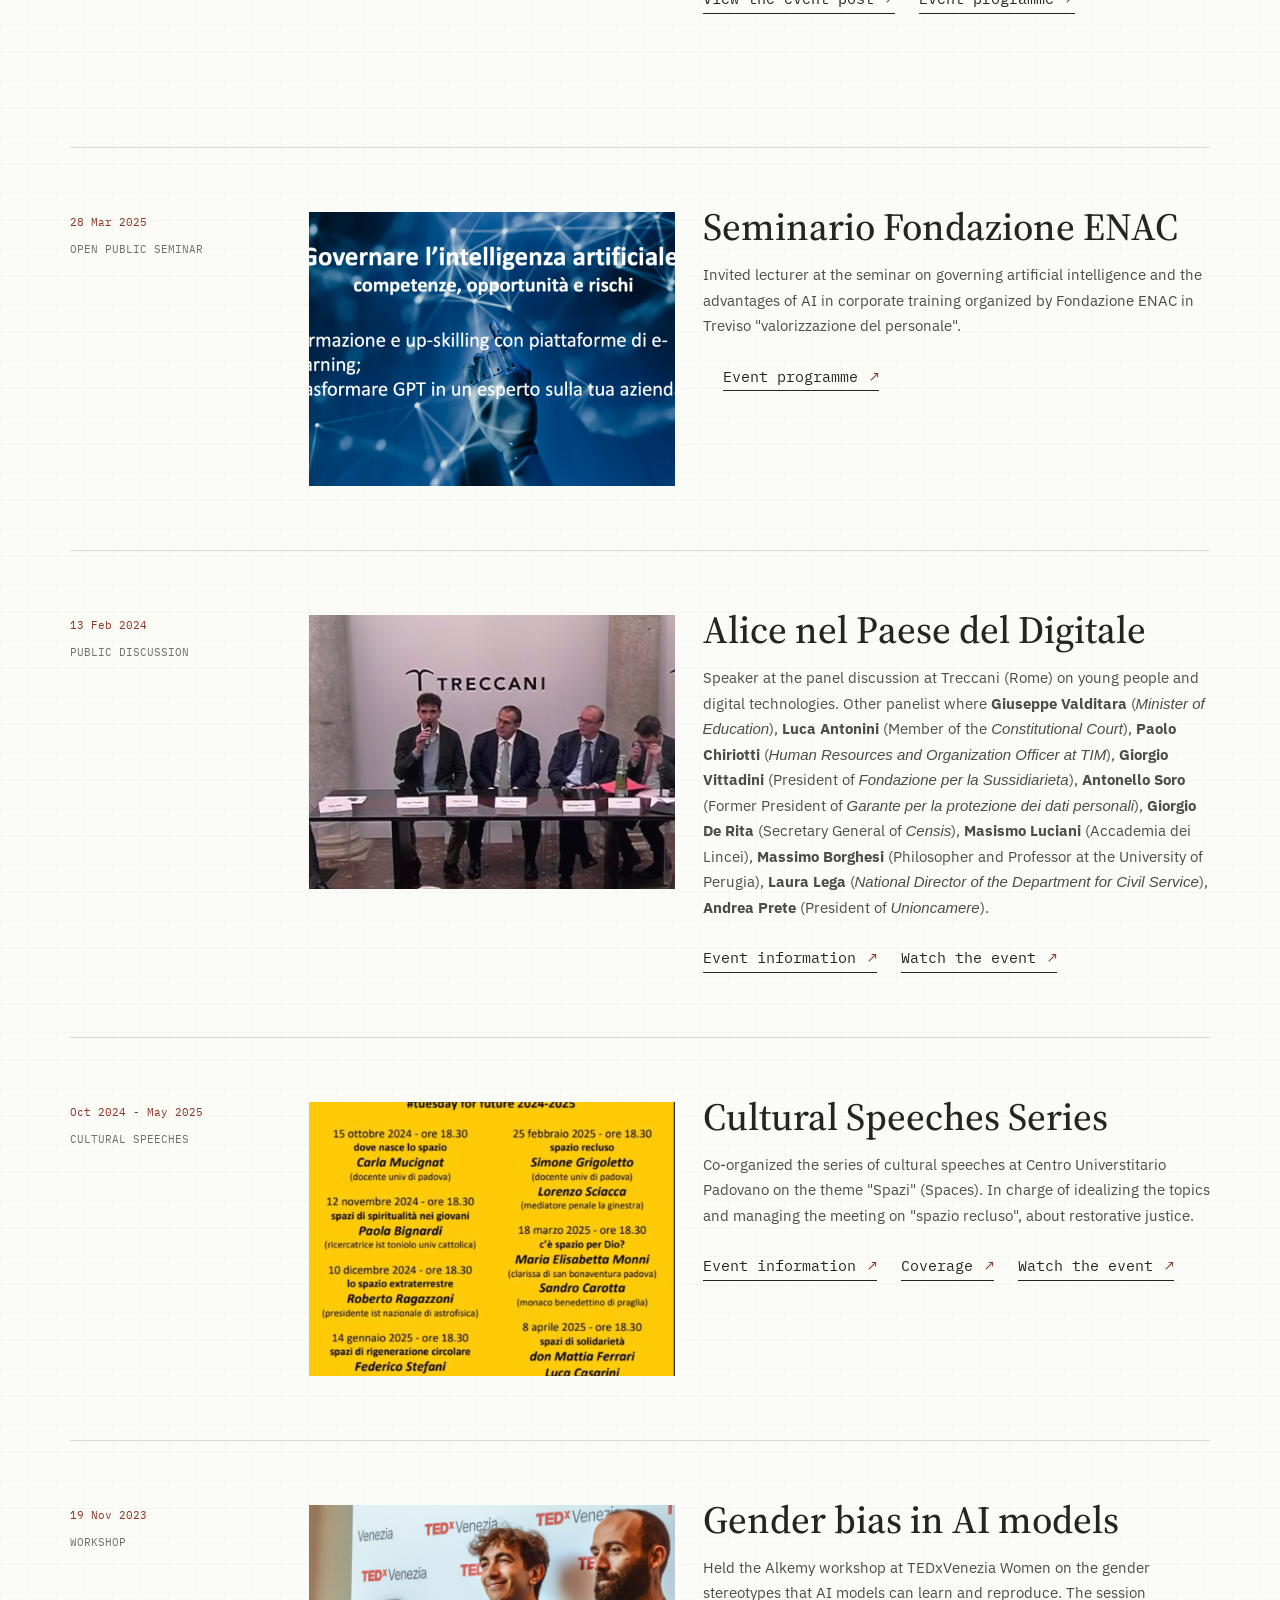
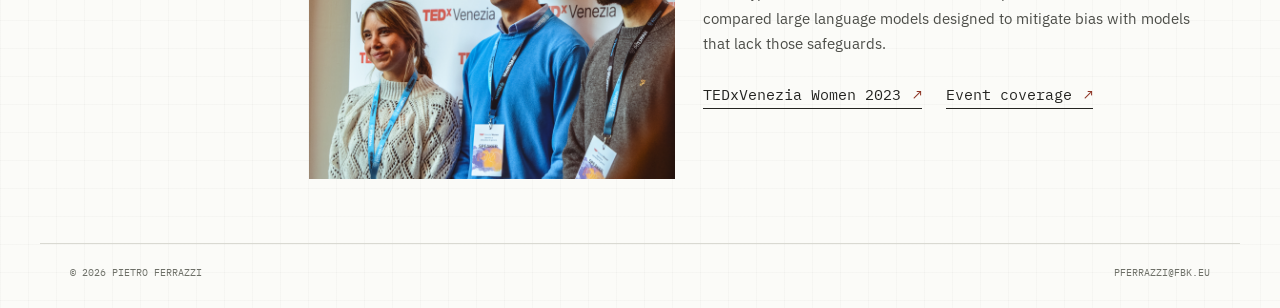
==== commit a7eed921: "new event" ====
--- a/activities.html
+++ b/activities.html
@@ -124,6 +124,25 @@
 
         <article class="activity-entry">
           <div class="activity-meta">
+            <p class="activity-date">Oct 2024 - May 2025</p>
+            <p class="activity-type">Cultural Speeches</p>
+          </div>
+          <figure class="activity-media">
+            <img src="support/program.png" alt="Cultural Speeches Series at Centro Universtitario Padovano">
+          </figure>
+          <div class="activity-copy">
+            <h2>Cultural Speeches Series</h2>
+            <p>
+              Co-organized the series of cultural speeches at Centro Universtitario Padovano on the theme "Spazi" (Spaces). In charge of idealizing the topics and managing the meeting on "spazio recluso", about restorative justice.
+            </p>
+            <a class="text-link" href="https://www.centrouniversitariopd.it/proposte-del-centro/spazi/" target="_blank" rel="noreferrer">Event information <span aria-hidden="true">&nearr;</span></a>
+            <a class="text-link activity-secondary-link" href="https://ilbolive.unipd.it/it/eventi/spazio-recluso" target="_blank" rel="noreferrer">Coverage <span aria-hidden="true">&nearr;</span></a>
+            <a class="text-link activity-secondary-link" href="https://www.youtube.com/watch?v=w1yEmqLZD7U" target="_blank" rel="noreferrer">Watch the event <span aria-hidden="true">&nearr;</span></a>
+          </div>
+        </article>
+
+        <article class="activity-entry">
+          <div class="activity-meta">
             <p class="activity-date">19 Nov 2023</p>
             <p class="activity-type">Workshop</p>
           </div>
--- a/styles.css
+++ b/styles.css
@@ -33,11 +33,11 @@
   justify-content: space-between;
   margin: 0 auto;
   max-width: 1200px;
-  padding: 28px 30px;
+  padding: 34px 30px;
 }
-.site-name { font-family: var(--serif); font-size: 27px; font-weight: 600; }
-nav { display: flex; gap: 28px; }
-nav a, .quiet-link, .text-link { font-family: var(--mono); font-size: 13px; }
+.site-name { font-family: var(--serif); font-size: 42px; font-weight: 600; }
+nav { display: flex; gap: 42px; }
+nav a, .quiet-link, .text-link { font-family: var(--mono); font-size: 15px; }
 nav a { color: var(--muted); }
 nav a:hover, .quiet-link:hover, .text-link:hover { color: var(--accent); }
 
@@ -143,9 +143,9 @@
 .print-button { background: none; border: 0; color: inherit; cursor: pointer; font: inherit; padding: 0; text-transform: uppercase; }
 
 @media (max-width: 720px) {
-  .site-header { padding: 22px 20px; }
+  .site-header { padding: 34px 20px; }
   nav { gap: 15px; }
-  nav a { font-size: 20px; }
+  nav a { font-size: 12px; }
   main { padding: 0 20px; }
   .profile { display: block; padding: 65px 0 48px; }
   .profile-facts { margin-top: 54px; }
@@ -179,9 +179,9 @@
 }
 
 @media (max-width: 410px) {
-  .site-name { font-size: 22px; }
+  .site-name { font-size: 34px; }
   nav { gap: 10px; }
-  nav a { font-size: 10px; }
+  nav a { font-size: 11px; }
   .section-heading { align-items: flex-start; flex-direction: column; gap: 4px; }
   .button { padding: 8px 14px; }
 }
